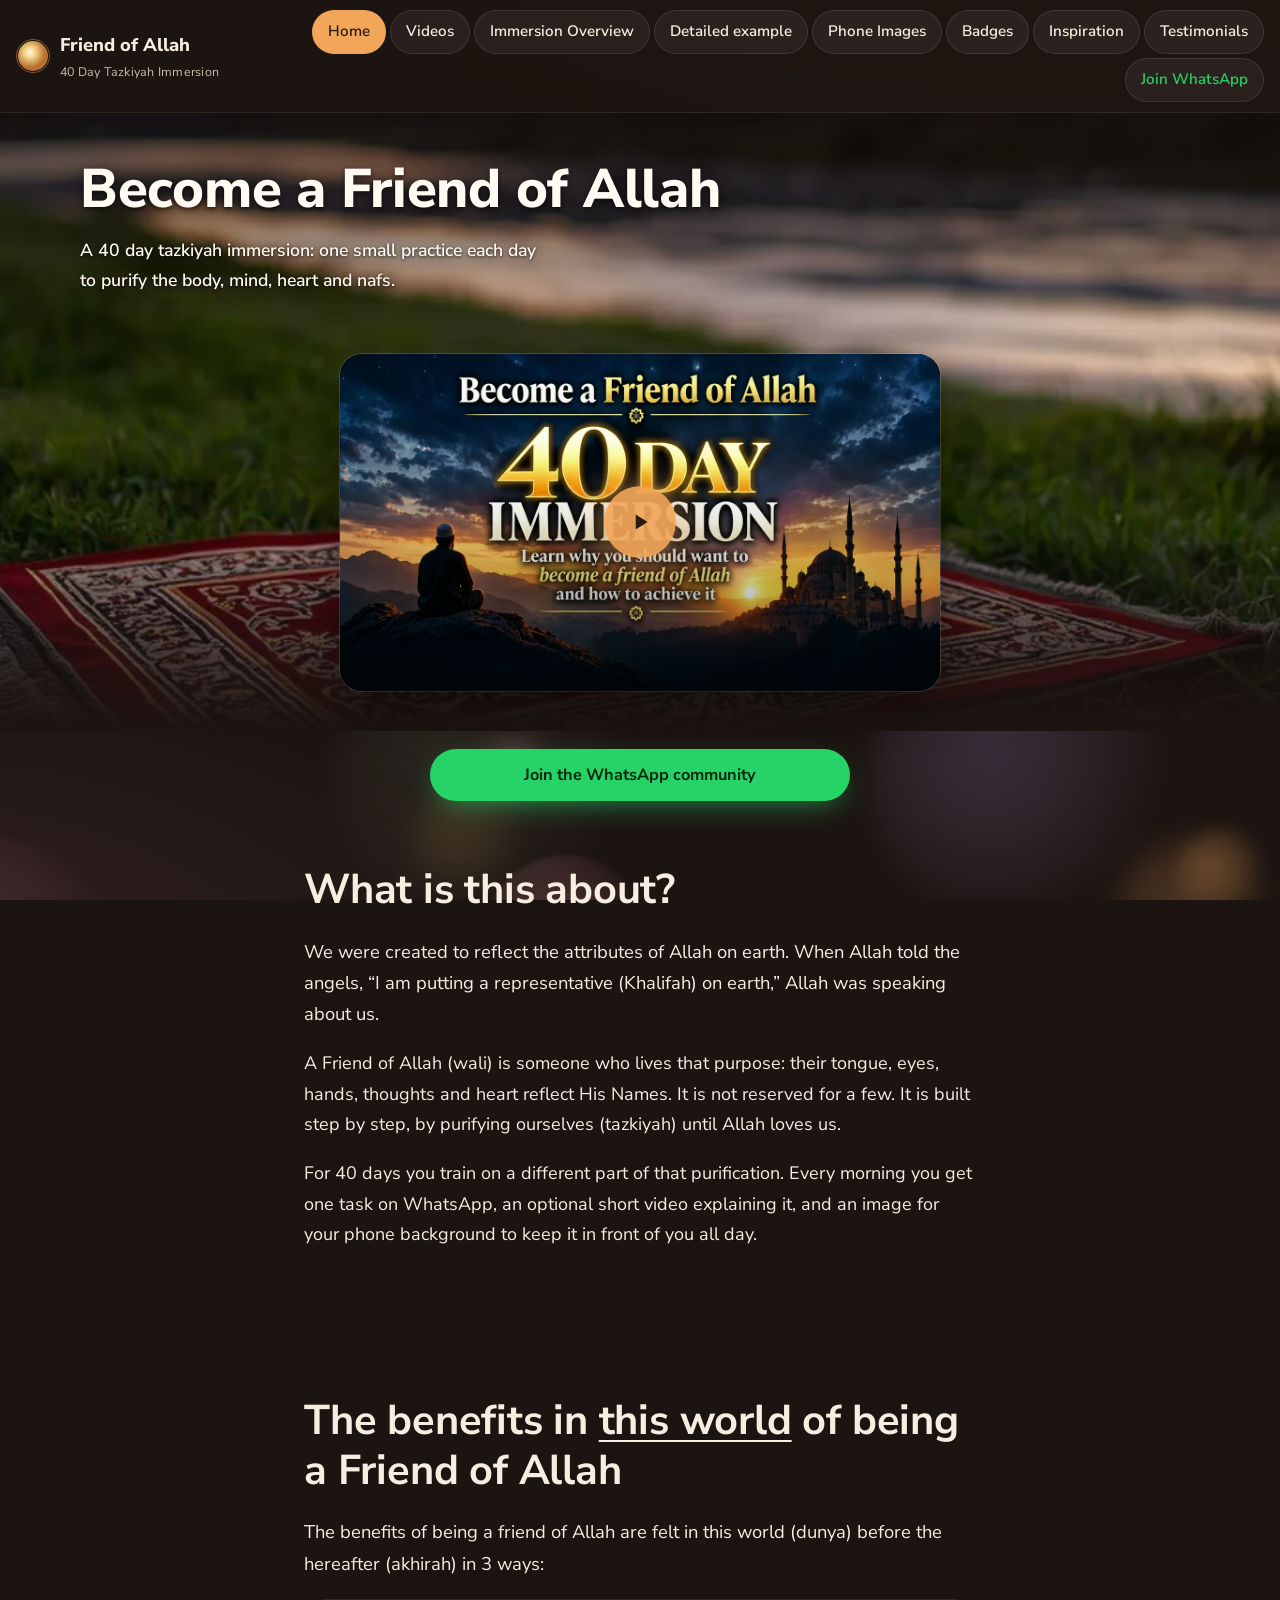
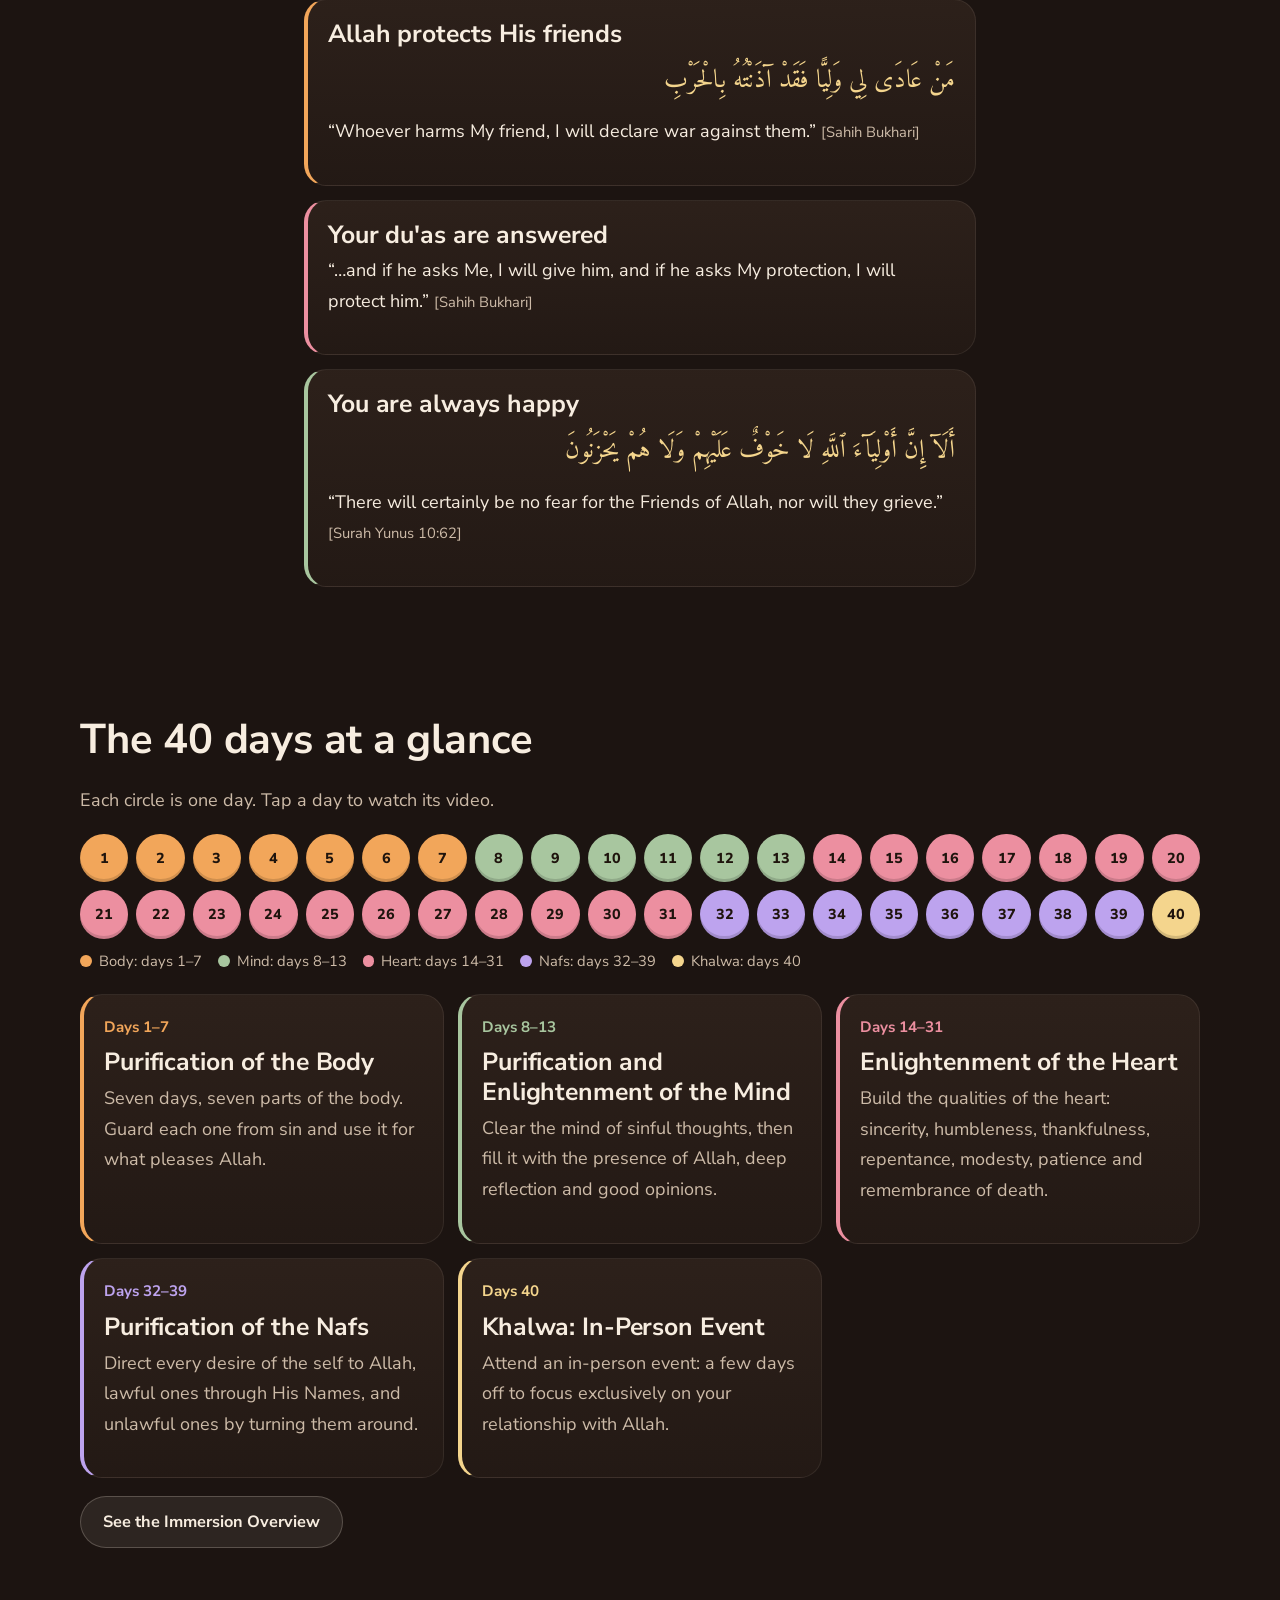
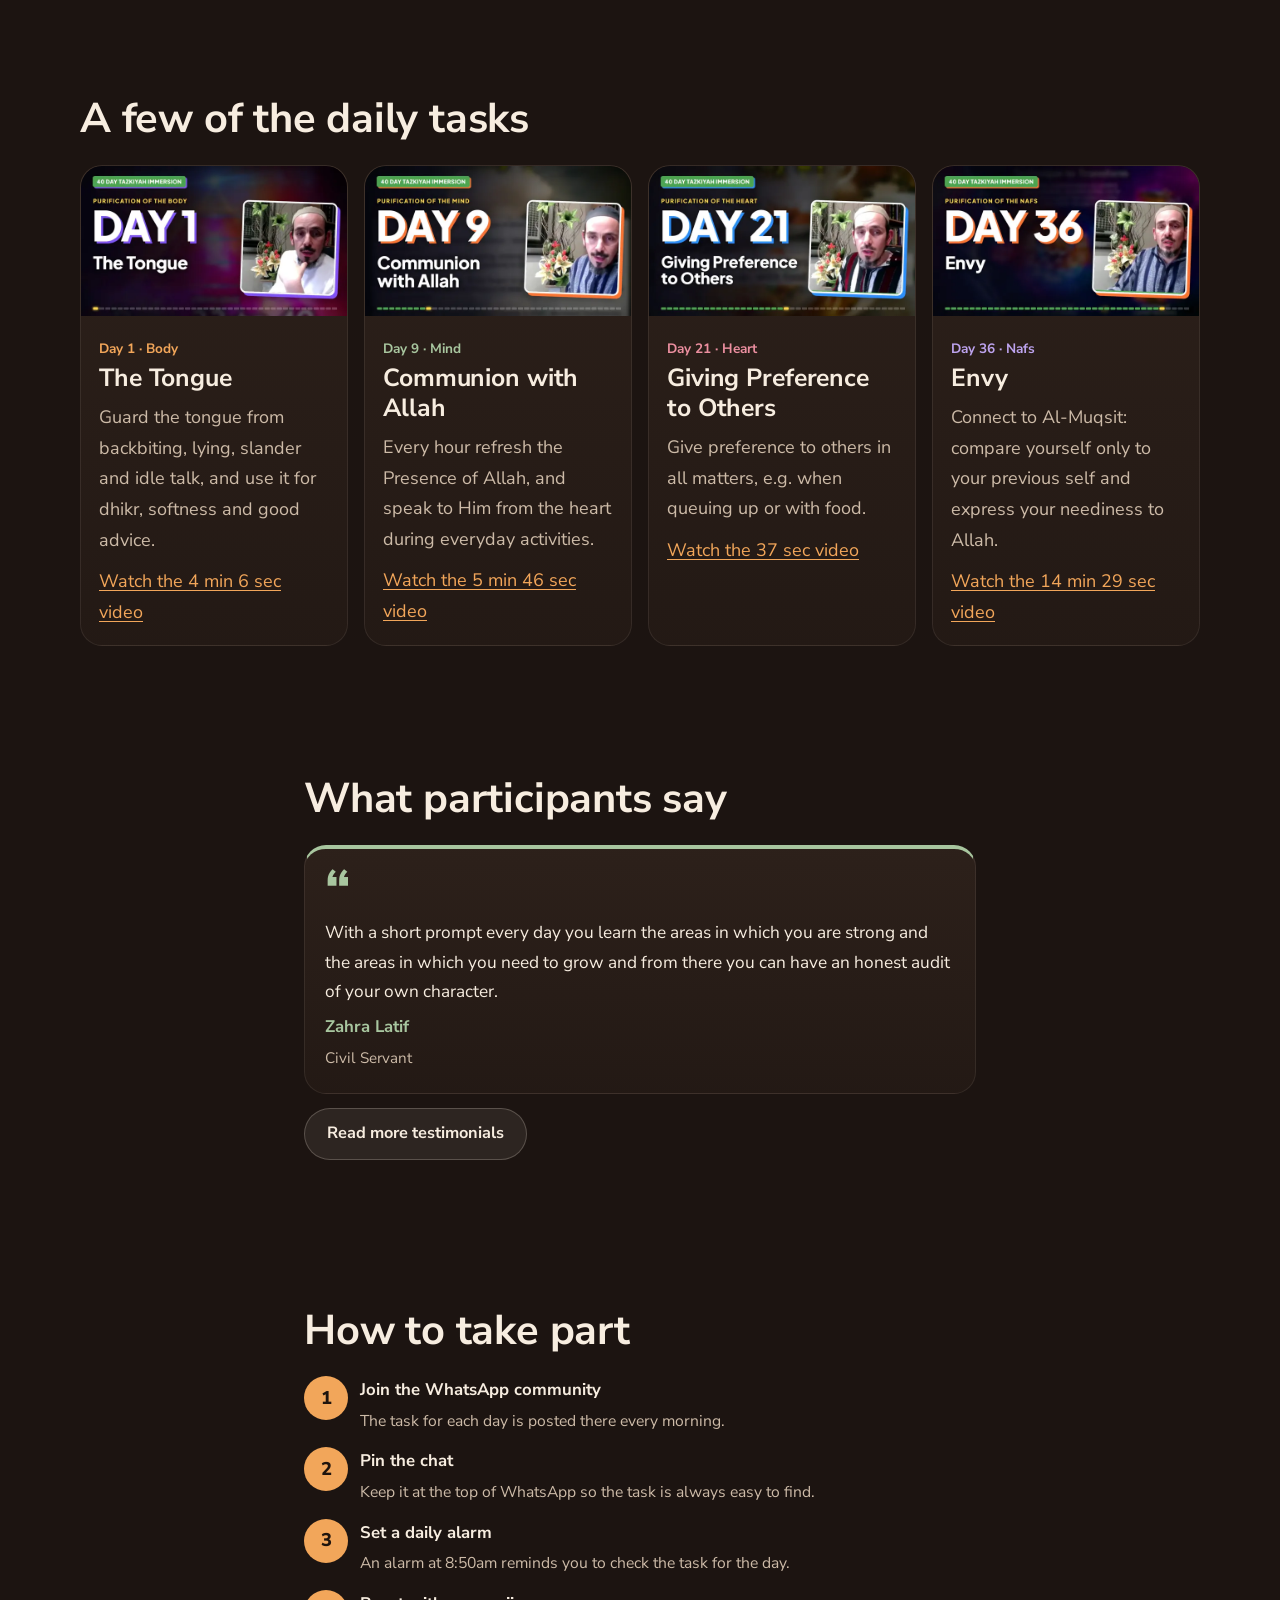
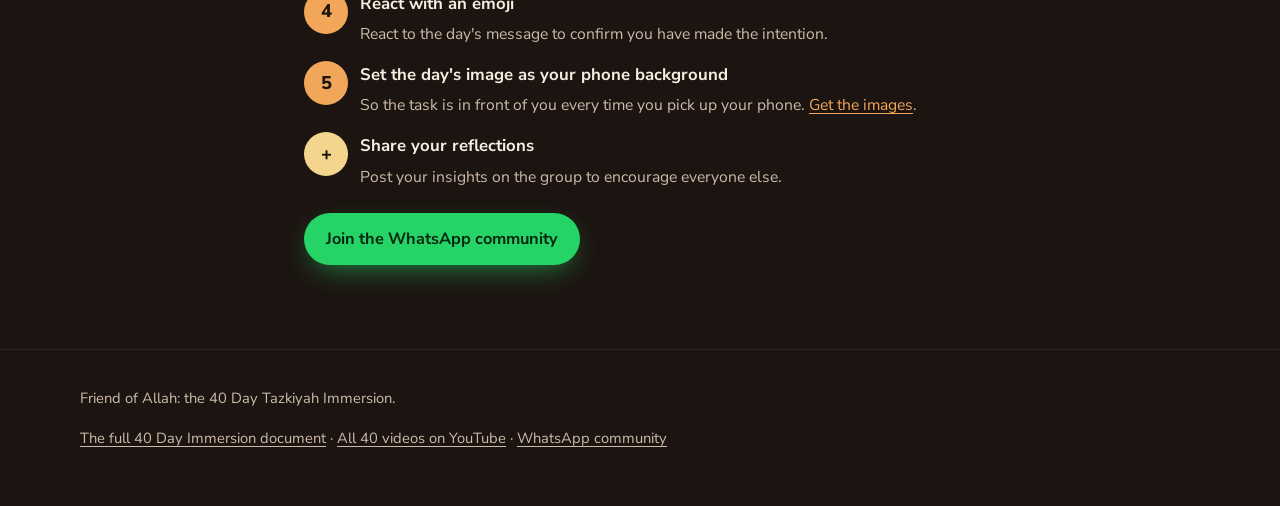
==== index.html @ fe19ccef "Update website" ====
<!doctype html>
<html lang="en">
<head>
<meta charset="utf-8">
<meta name="viewport" content="width=device-width, initial-scale=1, viewport-fit=cover">
<title>Friend of Allah: 40 Day Tazkiyah Immersion</title>
<meta name="description" content="Become a Friend of Allah in 40 days: one small tazkiyah practice a day for the body, mind, heart and nafs, with a short video for every day.">
<link rel="canonical" href="https://friendofallah.com">
<meta property="og:title" content="Friend of Allah: 40 Day Tazkiyah Immersion">
<meta property="og:description" content="Become a Friend of Allah in 40 days: one small tazkiyah practice a day for the body, mind, heart and nafs, with a short video for every day.">
<meta property="og:type" content="website">
<meta property="og:url" content="https://friendofallah.com">
<meta property="og:image" content="https://friendofallah.com/img/og.jpg">
<meta name="theme-color" content="#1c1411">
<link rel="icon" href="/img/icon.svg" type="image/svg+xml">
<link rel="preconnect" href="https://fonts.googleapis.com">
<link rel="preconnect" href="https://fonts.gstatic.com" crossorigin>
<link href="https://fonts.googleapis.com/css2?family=Amiri:wght@400;700&family=Nunito+Sans:wght@400;600;700;800&display=swap" rel="stylesheet">
<link rel="stylesheet" href="/css/site.css?v=657a13e4">
</head>
<body>
<a class="skip" href="#main">Skip to content</a>
<div class="bokeh" aria-hidden="true"><i style="--s:90px;--x:92%;--y:92%;--c:var(--ember);--o:0.27;--b:8px;--t:21s;--dx:1px;--dy:18px"></i><i style="--s:160px;--x:38%;--y:95%;--c:var(--rose);--o:0.24;--b:2px;--t:33s;--dx:-29px;--dy:27px"></i><i style="--s:160px;--x:87%;--y:93%;--c:var(--ember);--o:0.23;--b:14px;--t:26s;--dx:16px;--dy:21px"></i><i style="--s:90px;--x:3%;--y:35%;--c:var(--ember);--o:0.27;--b:2px;--t:18s;--dx:11px;--dy:4px"></i><i style="--s:60px;--x:38%;--y:82%;--c:var(--rose);--o:0.36;--b:14px;--t:18s;--dx:3px;--dy:-16px"></i><i style="--s:160px;--x:60%;--y:24%;--c:var(--gold);--o:0.36;--b:4px;--t:39s;--dx:-16px;--dy:18px"></i><i style="--s:160px;--x:-8%;--y:48%;--c:var(--violet);--o:0.37;--b:2px;--t:23s;--dx:10px;--dy:16px"></i><i style="--s:120px;--x:32%;--y:87%;--c:var(--ember);--o:0.15;--b:14px;--t:34s;--dx:23px;--dy:28px"></i><i style="--s:300px;--x:26%;--y:70%;--c:var(--sage);--o:0.10;--b:14px;--t:36s;--dx:24px;--dy:-28px"></i><i style="--s:160px;--x:92%;--y:46%;--c:var(--sage);--o:0.18;--b:4px;--t:29s;--dx:5px;--dy:26px"></i><i style="--s:300px;--x:84%;--y:42%;--c:var(--ember);--o:0.17;--b:14px;--t:39s;--dx:2px;--dy:-24px"></i><i style="--s:90px;--x:40%;--y:42%;--c:var(--sage);--o:0.26;--b:2px;--t:33s;--dx:-28px;--dy:-11px"></i><i style="--s:300px;--x:68%;--y:70%;--c:var(--violet);--o:0.18;--b:14px;--t:38s;--dx:-20px;--dy:-20px"></i><i style="--s:220px;--x:-9%;--y:93%;--c:var(--rose);--o:0.11;--b:4px;--t:30s;--dx:2px;--dy:-8px"></i></div>
<header class="site-head">
  <a class="brand" href="/"><svg width="34" height="34" viewBox="0 0 34 34" aria-hidden="true"><defs><radialGradient id="g" cx="40%" cy="38%"><stop offset="0" stop-color="#fff6e0"/><stop offset=".35" stop-color="#f4d58d"/><stop offset="1" stop-color="#b8712f"/></radialGradient></defs><circle cx="17" cy="17" r="15" fill="url(#g)"/><circle cx="17" cy="17" r="16.5" fill="none" stroke="#f2a65a" stroke-opacity=".45"/></svg><span><b>Friend of Allah</b><small>40 Day Tazkiyah Immersion</small></span></a>
  <div class="head-actions">
    <a class="videos-btn" href="/videos">Videos</a>
    <button class="menu-btn" type="button" aria-expanded="false" aria-controls="site-menu" aria-label="Open menu"><span></span><span></span><span></span></button>
  </div>
  <nav class="tabs" id="site-menu" aria-label="Sections"><a href="/" aria-current="page">Home</a><a href="/videos" class="videos-tab">Videos</a><a href="/journey">Immersion Overview</a><a href="/tongue">Detailed example</a><a href="/wallpapers">Phone Images</a><a href="/badges">Badges</a><a href="/inspiration">Inspiration</a><a href="/testimonials">Testimonials</a><a href="/join" class="wa-tab">Join WhatsApp</a></nav>
</header>
<main id="main">

<section class="hero">
  <picture class="hero-img"><source media="(min-width: 40rem)" srcset="/img/bg/prayer-mat-1600.webp" width="1600" height="912"><img src="/img/bg/prayer-mat-820.webp" alt="A prayer mat on the grass beside a river, with a mountain at sunset" width="820" height="912" fetchpriority="high"></picture>
  <div class="wrap">
    <h1>Become a Friend of&nbsp;Allah</h1>
    <p>A 40 day tazkiyah immersion: one small practice each day to purify the body, mind, heart and nafs.</p>
  </div>
  <div class="wrap hero-video" id="talk"><div class="yt" data-id="M7Y5klw_W6U" data-title="Become a Friend of Allah: 40 Day Immersion talk"><img src="/img/talk-poster.webp" alt="" width="640" height="360" loading="lazy"><button type="button" aria-label="Play video: Become a Friend of Allah: 40 Day Immersion talk"><span><svg width="26" height="26" viewBox="0 0 24 24" aria-hidden="true"><path d="M8 5v14l11-7z" fill="#2a1a0e"/></svg></span></button></div></div>
</section>
<div class="wrap hero-cta"><div class="btns"><a class="btn wa" href="https://chat.whatsapp.com/KP9KJjJTYYQGTF67vCUouw" rel="noopener">Join the WhatsApp community</a></div></div>

<section><div class="wrap narrow">
  <h2>What is this about?</h2>
  <p class="lead">We were created to reflect the attributes of Allah on earth. When Allah told the angels, “I am putting a representative (Khalifah) on earth,” Allah was speaking about us.</p>
  <p>A Friend of Allah (wali) is someone who lives that purpose: their tongue, eyes, hands, thoughts and heart reflect His Names. It is not reserved for a few. It is built step by step, by purifying ourselves (tazkiyah) until Allah loves us.</p>
  <p>For 40 days you train on a different part of that purification. Every morning you get one task on WhatsApp, an optional short video explaining it, and an image for your phone background to keep it in front of you all day.</p>
</div></section>

<section><div class="wrap narrow">
  <h2>The benefits in <u>this world</u> of being a Friend of Allah</h2>
  <p class="lead">The benefits of being a friend of Allah are felt in this world (dunya) before the hereafter (akhirah) in 3 ways:</p>
  <div class="stages" style="grid-template-columns:1fr">
    <article class="panel stage body-c"><h3>Allah protects His friends</h3><p class="arabic" lang="ar">مَنْ عَادَى لِي وَلِيًّا فَقَدْ آذَنْتُهُ بِالْحَرْبِ</p><p>“Whoever harms My friend, I will declare war against them.” <span class="ref">[Sahih Bukhari]</span></p></article>
    <article class="panel stage heart-c"><h3>Your du'as are answered</h3><p>“…and if he asks Me, I will give him, and if he asks My protection, I will protect him.” <span class="ref">[Sahih Bukhari]</span></p></article>
    <article class="panel stage mind-c"><h3>You are always happy</h3><p class="arabic" lang="ar">أَلَآ إِنَّ أَوْلِيَآءَ ٱللَّهِ لَا خَوْفٌ عَلَيْهِمْ وَلَا هُمْ يَحْزَنُونَ</p><p>“There will certainly be no fear for the Friends of Allah, nor will they grieve.” <span class="ref">[Surah Yunus 10:62]</span></p></article>
  </div>
</div></section>

<section><div class="wrap">
  <h2>The 40 days at a glance</h2>
  <p class="muted">Each circle is one day. Tap a day to watch its video.</p>
  <ol class="lights" aria-label="The 40 days"><li class="body-c"><a href="/videos#day-1" aria-label="Day 1: The Tongue">1</a></li><li class="body-c"><a href="/videos#day-2" aria-label="Day 2: The Ears">2</a></li><li class="body-c"><a href="/videos#day-3" aria-label="Day 3: The Eyes">3</a></li><li class="body-c"><a href="/videos#day-4" aria-label="Day 4: The Hands">4</a></li><li class="body-c"><a href="/videos#day-5" aria-label="Day 5: The Private Parts">5</a></li><li class="body-c"><a href="/videos#day-6" aria-label="Day 6: The Feet">6</a></li><li class="body-c"><a href="/videos#day-7" aria-label="Day 7: The Stomach">7</a></li><li class="mind-c"><a href="/videos#day-8" aria-label="Day 8: Negating Sinful Thoughts">8</a></li><li class="mind-c"><a href="/videos#day-9" aria-label="Day 9: Communion with Allah">9</a></li><li class="mind-c"><a href="/videos#day-10" aria-label="Day 10: Deep Thinking">10</a></li><li class="mind-c"><a href="/videos#day-11" aria-label="Day 11: Act on Good Thoughts">11</a></li><li class="mind-c"><a href="/videos#day-12" aria-label="Day 12: Good Opinions">12</a></li><li class="mind-c"><a href="/videos#day-13" aria-label="Day 13: Serving Without Expectation">13</a></li><li class="heart-c"><a href="/videos#day-14" aria-label="Day 14: Sincerity for the Akhirah">14</a></li><li class="heart-c"><a href="/videos#day-15" aria-label="Day 15: Meeting &amp; Parting for Allah">15</a></li><li class="heart-c"><a href="/videos#day-16" aria-label="Day 16: Worship Out of Love">16</a></li><li class="heart-c"><a href="/videos#day-17" aria-label="Day 17: Allah&#x27;s Majesty">17</a></li><li class="heart-c"><a href="/videos#day-18" aria-label="Day 18: Reflecting on Blessings">18</a></li><li class="heart-c"><a href="/videos#day-19" aria-label="Day 19: Serving Others">19</a></li><li class="heart-c"><a href="/videos#day-20" aria-label="Day 20: Attributing Goodness to Allah">20</a></li><li class="heart-c"><a href="/videos#day-21" aria-label="Day 21: Giving Preference to Others">21</a></li><li class="heart-c"><a href="/videos#day-22" aria-label="Day 22: Attributing Blessings to Allah">22</a></li><li class="heart-c"><a href="/videos#day-23" aria-label="Day 23: Recounting 10 Blessings">23</a></li><li class="heart-c"><a href="/videos#day-24" aria-label="Day 24: Thanking the Means">24</a></li><li class="heart-c"><a href="/videos#day-25" aria-label="Day 25: Thanking Allah for Allah">25</a></li><li class="heart-c"><a href="/videos#day-26" aria-label="Day 26: Praying for Those You Wronged">26</a></li><li class="heart-c"><a href="/videos#day-27" aria-label="Day 27: Forgiveness for Ingratitude">27</a></li><li class="heart-c"><a href="/videos#day-28" aria-label="Day 28: Modesty in Presence">28</a></li><li class="heart-c"><a href="/videos#day-29" aria-label="Day 29: Patience in Difficulty">29</a></li><li class="heart-c"><a href="/videos#day-30" aria-label="Day 30: Helping Others">30</a></li><li class="heart-c"><a href="/videos#day-31" aria-label="Day 31: Your Final Prayer">31</a></li><li class="nafs-c"><a href="/videos#day-32" aria-label="Day 32: Basic Desires">32</a></li><li class="nafs-c"><a href="/videos#day-33" aria-label="Day 33: Knowledge &amp; Development">33</a></li><li class="nafs-c"><a href="/videos#day-34" aria-label="Day 34: Acknowledgment &amp; Approval">34</a></li><li class="nafs-c"><a href="/videos#day-35" aria-label="Day 35: Control &amp; Power">35</a></li><li class="nafs-c"><a href="/videos#day-36" aria-label="Day 36: Envy">36</a></li><li class="nafs-c"><a href="/videos#day-37" aria-label="Day 37: Arrogance">37</a></li><li class="nafs-c"><a href="/videos#day-38" aria-label="Day 38: Pride">38</a></li><li class="nafs-c"><a href="/videos#day-39" aria-label="Day 39: Showing Off">39</a></li><li class="khalwa-c"><a href="/videos#day-40" aria-label="Day 40: Attend an in-person event (khalwa)">40</a></li></ol><ul class="legend"><li class="body-c">Body: days 1–7</li><li class="mind-c">Mind: days 8–13</li><li class="heart-c">Heart: days 14–31</li><li class="nafs-c">Nafs: days 32–39</li><li class="khalwa-c">Khalwa: days 40</li></ul>
  <div class="stages"><article class="panel stage body-c"><p class="days">Days 1–7</p><h3>Purification of the Body</h3><p class="muted">Seven days, seven parts of the body. Guard each one from sin and use it for what pleases Allah.</p></article><article class="panel stage mind-c"><p class="days">Days 8–13</p><h3>Purification and Enlightenment of the Mind</h3><p class="muted">Clear the mind of sinful thoughts, then fill it with the presence of Allah, deep reflection and good opinions.</p></article><article class="panel stage heart-c"><p class="days">Days 14–31</p><h3>Enlightenment of the Heart</h3><p class="muted">Build the qualities of the heart: sincerity, humbleness, thankfulness, repentance, modesty, patience and remembrance of death.</p></article><article class="panel stage nafs-c"><p class="days">Days 32–39</p><h3>Purification of the Nafs</h3><p class="muted">Direct every desire of the self to Allah, lawful ones through His Names, and unlawful ones by turning them around.</p></article><article class="panel stage khalwa-c"><p class="days">Days 40</p><h3>Khalwa: In-Person Event</h3><p class="muted">Attend an in-person event: a few days off to focus exclusively on your relationship with Allah.</p></article></div>
  <p style="margin-top:18px"><a class="btn ghost" href="/journey">See the Immersion Overview</a></p>
</div></section>

<section><div class="wrap">
  <h2>A few of the daily tasks</h2>
  <div class="samples"><article class="panel sample body-c"><a href="/videos#day-1"><img src="/img/thumbs/day-1.webp" alt="" width="640" height="360" loading="lazy"></a>
<div class="in"><span class="tag">Day 1 · Body</span><h3>The Tongue</h3><p>Guard the tongue from backbiting, lying, slander and idle talk, and use it for dhikr, softness and good advice.</p><a href="/videos#day-1">Watch the 4 min 6 sec video</a></div></article><article class="panel sample mind-c"><a href="/videos#day-9"><img src="/img/thumbs/day-9.webp" alt="" width="640" height="360" loading="lazy"></a>
<div class="in"><span class="tag">Day 9 · Mind</span><h3>Communion with Allah</h3><p>Every hour refresh the Presence of Allah, and speak to Him from the heart during everyday activities.</p><a href="/videos#day-9">Watch the 5 min 46 sec video</a></div></article><article class="panel sample heart-c"><a href="/videos#day-21"><img src="/img/thumbs/day-21.webp" alt="" width="640" height="360" loading="lazy"></a>
<div class="in"><span class="tag">Day 21 · Heart</span><h3>Giving Preference to Others</h3><p>Give preference to others in all matters, e.g. when queuing up or with food.</p><a href="/videos#day-21">Watch the 37 sec video</a></div></article><article class="panel sample nafs-c"><a href="/videos#day-36"><img src="/img/thumbs/day-36.webp" alt="" width="640" height="360" loading="lazy"></a>
<div class="in"><span class="tag">Day 36 · Nafs</span><h3>Envy</h3><p>Connect to Al-Muqsit: compare yourself only to your previous self and express your neediness to Allah.</p><a href="/videos#day-36">Watch the 14 min 29 sec video</a></div></article></div>
</div></section>

<section><div class="wrap narrow">
  <h2>What participants say</h2>
  <figure class="panel quote mind-c"><blockquote><p>With a short prompt every day you learn the areas in which you are strong and the areas in which you need to grow and from there you can have an honest audit of your own character.</p></blockquote><figcaption><b>Zahra Latif</b><span>Civil Servant</span></figcaption></figure>
  <p style="margin-top:14px"><a class="btn ghost" href="/testimonials">Read more testimonials</a></p>
</div></section>

<section><div class="wrap narrow">
  <h2>How to take part</h2>
  <ol class="steps">
    <li><div><b>Join the WhatsApp community</b><span>The task for each day is posted there every morning.</span></div></li>
    <li><div><b>Pin the chat</b><span>Keep it at the top of WhatsApp so the task is always easy to find.</span></div></li>
    <li><div><b>Set a daily alarm</b><span>An alarm at 8:50am reminds you to check the task for the day.</span></div></li>
    <li><div><b>React with an emoji</b><span>React to the day's message to confirm you have made the intention.</span></div></li>
    <li><div><b>Set the day's image as your phone background</b><span>So the task is in front of you every time you pick up your phone. <a href="/wallpapers">Get the images</a>.</span></div></li>
    <li class="bonus"><div><b>Share your reflections</b><span>Post your insights on the group to encourage everyone else.</span></div></li>
  </ol>
  <div class="btns"><a class="btn wa" href="https://chat.whatsapp.com/KP9KJjJTYYQGTF67vCUouw" rel="noopener">Join the WhatsApp community</a></div>
</div></section>

</main>
<footer class="site-foot"><div class="wrap">
  <p>Friend of Allah: the 40 Day Tazkiyah Immersion.</p>
  <p><a href="/downloads/40-Day-Immersion.pdf">The full 40 Day Immersion document</a> · <a href="https://www.youtube.com/playlist?list=PLGFzjWrMECoU">All 40 videos on YouTube</a> · <a href="https://chat.whatsapp.com/KP9KJjJTYYQGTF67vCUouw">WhatsApp community</a></p>
</div></footer>
<div class="join-bar"><a class="btn wa" href="https://chat.whatsapp.com/KP9KJjJTYYQGTF67vCUouw" rel="noopener">Join the WhatsApp community</a></div>
<script src="/js/site.js?v=bbf34fd4" defer></script>
</body>
</html>
---- css/site.css ----
/* Friend of Allah — 40 Day Tazkiyah Immersion
   Mobile-first. Base styles are the phone layout; min-width queries enhance upward. */

:root {
  --dusk: #1c1411;        /* night bark: page background */
  --dusk-2: #271c17;      /* raised surfaces */
  --dusk-3: #34261f;      /* borders, dividers */
  --parchment: #f7ede0;   /* main text */
  --mist: #cdbba8;        /* secondary text (5.9:1 on dusk) */
  --ember: #f2a65a;       /* Body / primary glow */
  --sage: #a8c69f;        /* Mind */
  --rose: #ec8fa0;        /* Heart */
  --violet: #bda3ee;      /* Nafs */
  --gold: #f4d58d;        /* Khalwa */
  --wa: #25d366;          /* WhatsApp */
  --radius-lg: 22px;
  --radius-sm: 12px;
  --gutter: max(16px, env(safe-area-inset-left));
  --font-display: "Nunito Sans", "Segoe UI", system-ui, sans-serif;
  --font-body: "Nunito Sans", "Segoe UI", system-ui, sans-serif;
  --font-arabic: "Amiri", "Traditional Arabic", serif;
  color-scheme: dark;
}

*, *::before, *::after { box-sizing: border-box; }
html { -webkit-text-size-adjust: 100%; scroll-behavior: smooth; }
body {
  margin: 0;
  background: var(--dusk);
  color: var(--parchment);
  font: 400 1.125rem/1.7 var(--font-body);
  min-height: 100dvh;
  overflow-x: hidden;
}
img { max-width: 100%; height: auto; display: block; }
a { color: var(--ember); text-underline-offset: 3px; }
a:hover { color: var(--gold); }
:focus-visible { outline: 3px solid var(--gold); outline-offset: 3px; border-radius: 6px; }
.skip { position: absolute; left: -999px; top: 8px; background: var(--gold); color: var(--dusk); padding: 10px 14px; border-radius: 8px; z-index: 100; }
.skip:focus { left: 8px; }

/* ---------- Bokeh field: soft orbs of light behind every page ---------- */
.bokeh {
  position: fixed; inset: 0; z-index: -1; pointer-events: none; overflow: hidden;
  background:
    radial-gradient(120% 70% at 80% -10%, rgba(242,166,90,.18), transparent 60%),
    radial-gradient(90% 60% at -10% 110%, rgba(236,143,160,.12), transparent 60%),
    var(--dusk);
}
.bokeh i {
  position: absolute; border-radius: 50%;
  background: radial-gradient(circle at 40% 40%, var(--c) 0%, color-mix(in srgb, var(--c) 45%, transparent) 45%, transparent 70%);
  filter: blur(var(--b, 6px)); opacity: var(--o, .35);
  width: var(--s); height: var(--s); left: var(--x); top: var(--y);
}
@media (prefers-reduced-motion: no-preference) {
  .bokeh i { animation: drift var(--t, 26s) ease-in-out infinite alternate; }
}
@keyframes drift { to { transform: translate3d(var(--dx, 12px), var(--dy, -18px), 0); } }

/* ---------- Header + menu ---------- */
/* Phone: logo, a separate Videos button and a three-line menu button; the menu drops down as a list.
   64rem+: the menu becomes a row of tabs and the two buttons are hidden. */
.site-head {
  position: sticky; top: 0; z-index: 20;
  display: flex; flex-wrap: wrap; align-items: center; justify-content: space-between;
  background: rgba(28,20,17,.9);
  backdrop-filter: blur(14px) saturate(1.2); -webkit-backdrop-filter: blur(14px) saturate(1.2);
  border-bottom: 1px solid rgba(247,237,224,.08);
  padding-top: env(safe-area-inset-top);
}
.brand {
  display: flex; align-items: center; gap: 10px; flex: 1 1 0; min-width: 0;
  padding: 10px 8px 10px var(--gutter); text-decoration: none; color: var(--parchment);
}
.brand svg { flex: none; }
.brand > span { min-width: 0; }
.brand b { font: 800 1.15rem/1.1 var(--font-display); }
.brand small { display: block; font-size: .78rem; color: var(--mist); letter-spacing: .02em; white-space: nowrap; overflow: hidden; text-overflow: ellipsis; }
.head-actions { flex: none; display: flex; align-items: center; gap: 8px; padding-right: var(--gutter); }
.videos-btn {
  min-height: 44px; display: inline-flex; align-items: center; padding: 0 16px; border-radius: 999px;
  background: var(--ember); color: #2a1a0e; font-weight: 800; font-size: .95rem; text-decoration: none;
}
.videos-btn[aria-current="page"] { box-shadow: 0 0 0 2px var(--parchment); }
.menu-btn {
  width: 48px; height: 44px; display: inline-flex; flex-direction: column; align-items: center; justify-content: center; gap: 5px;
  border-radius: 12px; border: 1px solid rgba(247,237,224,.18); background: rgba(247,237,224,.06); color: var(--parchment); cursor: pointer;
}
.menu-btn span { display: block; width: 22px; height: 2.5px; border-radius: 2px; background: currentColor; transition: transform .2s, opacity .2s; }
.menu-btn[aria-expanded="true"] span:nth-child(1) { transform: translateY(7.5px) rotate(45deg); }
.menu-btn[aria-expanded="true"] span:nth-child(2) { opacity: 0; }
.menu-btn[aria-expanded="true"] span:nth-child(3) { transform: translateY(-7.5px) rotate(-45deg); }
.tabs { display: none; flex-basis: 100%; flex-direction: column; gap: 6px; padding: 4px var(--gutter) 14px; }
.site-head.open .tabs { display: flex; }
.tabs .videos-tab { display: none; }
.tabs a {
  min-height: 48px; display: flex; align-items: center;
  padding: 0 18px; border-radius: 14px;
  color: var(--parchment); text-decoration: none; font-weight: 700; font-size: 1.05rem;
  background: rgba(247,237,224,.06); border: 1px solid rgba(247,237,224,.1);
}
.tabs a[aria-current="page"] { background: var(--ember); color: #2a1a0e; border-color: transparent; }
.tabs a.wa-tab { color: var(--wa); }
.tabs a.wa-tab[aria-current="page"] { background: var(--wa); color: #06270f; }
@media (prefers-reduced-motion: reduce) { .menu-btn span { transition: none; } }

/* ---------- Layout ---------- */
main { display: block; }
.wrap { width: 100%; max-width: 72rem; margin: 0 auto; padding: 0 var(--gutter); }
.narrow { max-width: 44rem; }
section { padding: 44px 0; }
h1, h2, h3 { font-family: var(--font-display); font-weight: 700; line-height: 1.2; margin: 0 0 .5em; letter-spacing: -.005em; }
h1 { font-size: clamp(2.3rem, 1.6rem + 3.6vw, 4.2rem); }
h2 { font-size: clamp(1.75rem, 1.35rem + 2vw, 2.6rem); }
h3 { font-size: clamp(1.25rem, 1.1rem + .7vw, 1.55rem); }
p { margin: 0 0 1em; max-width: 68ch; }
.lead { font-size: 1.15rem; color: var(--parchment); }
.muted { color: var(--mist); }
.arabic { font-family: var(--font-arabic); direction: rtl; font-size: 1.6rem; line-height: 2; color: var(--gold); margin: 0 0 .4em; }
.ref { color: var(--mist); font-size: .92rem; }

/* ---------- Hero ---------- */
/* Title in the sky at the top (dark scrim behind it for legibility); the prayer mat stays visible;
   the bottom fades into the page colour so the photo melts into the rest of the site. */
.hero { position: relative; isolation: isolate; padding: 0; display: flex; flex-direction: column; align-items: stretch; }
.hero-img { position: absolute; inset: 0; z-index: -2; display: block; }
.hero-img img { width: 100%; height: 100%; object-fit: cover; object-position: 50% 78%; }
.hero::after {
  content: ""; position: absolute; inset: 0; z-index: -1;
  background:
    linear-gradient(180deg, rgba(20,14,12,.66) 0%, rgba(20,14,12,.38) 24%, rgba(20,14,12,0) 44%),
    linear-gradient(0deg, var(--dusk) 0%, rgba(28,20,17,.6) 14%, rgba(28,20,17,0) 34%);
}
.hero .wrap { width: 100%; padding-top: 34px; padding-bottom: 14px; }
.hero h1 { font-size: clamp(2.1rem, 1.5rem + 2.6vw, 3.4rem); font-weight: 800; color: #fffaf2; margin-bottom: .25em; text-shadow: 0 2px 4px rgba(0,0,0,.55), 0 4px 28px rgba(0,0,0,.6); }
.hero p { font-size: 1.1rem; font-weight: 600; color: #fffaf2; max-width: 34ch; margin-bottom: 0; text-shadow: 0 1px 3px rgba(0,0,0,.7), 0 2px 16px rgba(0,0,0,.6); }
/* the introduction video sits over the prayer mat at the bottom of the photo */
.hero-video { width: 100%; }
.hero .hero-video { padding-top: 4px; padding-bottom: 18px; }
.hero-video .yt { max-width: 600px; margin: 0 auto; box-shadow: 0 18px 50px -12px rgba(0,0,0,.75), 0 0 0 1px rgba(255,250,242,.18); }
.hero-cta { position: relative; z-index: 2; padding-top: 18px; }
.hero-cta .btns { margin-top: 0; align-items: center; justify-content: center; }
.hero-cta .btn { width: min(100%, 420px); }

.page-hero { padding: 36px 0 12px; }
.page-hero p { color: var(--mist); font-size: 1.08rem; }

/* ---------- Buttons ---------- */
.btns { display: flex; flex-direction: column; gap: 10px; margin-top: 22px; }
.btn {
  display: inline-flex; align-items: center; justify-content: center; gap: 10px;
  min-height: 52px; padding: 0 22px; border-radius: 999px;
  font: 700 1.02rem/1 var(--font-body); text-decoration: none; cursor: pointer; border: 0;
  background: var(--ember); color: #2a1a0e;
  box-shadow: 0 0 0 0 rgba(242,166,90,.0), 0 10px 30px -10px rgba(242,166,90,.7);
}
.btn:hover { background: var(--gold); color: #2a1a0e; }
.btn.ghost { background: rgba(247,237,224,.08); color: var(--parchment); border: 1px solid rgba(247,237,224,.22); box-shadow: none; }
.btn.ghost:hover { background: rgba(247,237,224,.14); color: var(--parchment); }
.btn.wa { background: var(--wa); color: #06270f; box-shadow: 0 10px 30px -10px rgba(37,211,102,.7); }
.btn.wa:hover { background: #4be083; color: #06270f; }
.btn.white { background: #fff; color: #1c1411; border: 2px solid #fff; font-weight: 800; box-shadow: 0 10px 28px -12px rgba(255,255,255,.55); }
.btn.white:hover { background: var(--gold); border-color: var(--gold); color: #1c1411; }
.btn.kids { background: #9b6bff; color: #fff; font-weight: 800; box-shadow: 0 10px 28px -12px rgba(155,107,255,.8); }
.btn.kids:hover { background: #b390ff; color: #fff; }

/* ---------- The 40 lights ---------- */
.lights { display: grid; grid-template-columns: repeat(8, 1fr); gap: 8px; margin: 18px 0 10px; list-style: none; padding: 0; }
.lights li a, .lights li span {
  aspect-ratio: 1; display: grid; place-items: center; border-radius: 50%;
  font: 800 .9rem/1 var(--font-body); color: #1f140d; text-decoration: none;
  background: var(--c);
  box-shadow: inset 0 -3px 0 rgba(0,0,0,.14);
  min-width: 34px;
}
.lights li a:hover { transform: scale(1.08); }
.legend { display: flex; flex-wrap: wrap; gap: 8px 16px; list-style: none; padding: 0; margin: 6px 0 0; font-size: .92rem; color: var(--mist); }
.legend li::before { content: ""; display: inline-block; width: .8em; height: .8em; border-radius: 50%; background: var(--c); margin-right: 7px; vertical-align: -.05em; }

.body-c { --c: var(--ember); } .mind-c { --c: var(--sage); } .heart-c { --c: var(--rose); } .nafs-c { --c: var(--violet); } .khalwa-c { --c: var(--gold); }

/* ---------- Cards / panels ---------- */
.panel {
  background: linear-gradient(180deg, rgba(52,38,31,.72), rgba(39,28,23,.72));
  border: 1px solid rgba(247,237,224,.08);
  border-radius: var(--radius-lg); padding: 20px;
}
.stages { display: grid; gap: 14px; margin-top: 20px; }
.stage { border-left: 4px solid var(--c); }
.stage h3 { margin-bottom: .2em; }
.stage .days { color: var(--c); font-weight: 700; font-size: .95rem; margin: 0 0 .5em; }

.steps { counter-reset: s; list-style: none; padding: 0; margin: 18px 0 0; display: grid; gap: 12px; }
.steps li { counter-increment: s; display: grid; grid-template-columns: 44px 1fr; gap: 12px; align-items: start; }
.steps li::before {
  content: counter(s); width: 44px; height: 44px; border-radius: 50%; display: grid; place-items: center;
  font: 800 1.15rem/1 var(--font-display); color: #1f140d; background: var(--ember);
}
.steps li.bonus::before { content: "+"; background: var(--gold); }
.steps b { display: block; font-size: 1.05rem; }
.steps span { color: var(--mist); font-size: .98rem; }

/* sample tasks */
.samples { display: grid; gap: 16px; margin-top: 20px; }
.sample { overflow: hidden; padding: 0; }
.sample img { aspect-ratio: 16/9; object-fit: cover; width: 100%; }
.sample .in { padding: 16px 18px 18px; }
.sample .tag { display: inline-block; font-weight: 700; font-size: .85rem; color: var(--c); margin-bottom: 4px; }
.sample h3 { margin-bottom: .35em; }
.sample p { color: var(--mist); margin-bottom: .6em; }

/* ---------- Video embeds (click to load) ---------- */
.yt { position: relative; aspect-ratio: 16/9; border-radius: var(--radius-lg); overflow: hidden; background: #000; }
.yt img { width: 100%; height: 100%; object-fit: cover; }
.yt button {
  position: absolute; inset: 0; border: 0; cursor: pointer; background: linear-gradient(180deg, transparent 40%, rgba(0,0,0,.45));
  display: grid; place-items: center; color: #fff;
}
.yt button span {
  width: 72px; height: 72px; border-radius: 50%; display: grid; place-items: center;
  background: rgba(242,166,90,.92); box-shadow: 0 0 40px rgba(242,166,90,.7);
}
.yt iframe { position: absolute; inset: 0; width: 100%; height: 100%; border: 0; }

.day-list { display: grid; gap: 18px; margin-top: 14px; }
.day-list.stack { grid-template-columns: 1fr; gap: 26px; }   /* one video per row (hidden Sessions page) */
.day-card { padding: 0; overflow: hidden; scroll-margin-top: 130px; }
.day-card .yt { border-radius: 0; }
.day-card .in { padding: 14px 16px 16px; }
.day-card .meta { display: flex; justify-content: space-between; gap: 10px; font-size: .9rem; color: var(--mist); margin-bottom: 2px; }
.day-card .meta b { color: var(--c); }
.day-card h3 { margin: 0 0 .3em; }
.day-card p { color: var(--mist); font-size: .98rem; margin: 0; }
.stage-head { margin-top: 34px; padding-top: 6px; }
.stage-head .days { color: var(--c); font-weight: 700; }

/* ---------- Details / accordions ---------- */
details.more { margin-top: 12px; border-radius: var(--radius-sm); background: rgba(28,20,17,.55); border: 1px solid rgba(247,237,224,.1); }
details.more summary {
  list-style: none; cursor: pointer; min-height: 48px; display: flex; align-items: center; justify-content: space-between; gap: 10px;
  padding: 10px 16px; font-weight: 700; color: var(--c, var(--ember));
}
details.more summary::-webkit-details-marker { display: none; }
details.more summary::after { content: "+"; font: 400 1.6rem/1 var(--font-display); transition: transform .2s; }
details.more[open] summary::after { transform: rotate(45deg); }
details.more .body { padding: 0 16px 16px; }
details.more .body p, details.more .body li { color: var(--mist); font-size: .98rem; }
.levels { list-style: none; padding: 0; margin: 0; display: grid; gap: 12px; }
.levels li { padding: 12px 14px; border-radius: 10px; background: rgba(247,237,224,.04); }
.levels li b { color: var(--parchment); display: block; margin-bottom: 2px; }
.levels li .lv { font-size: .8rem; font-weight: 700; color: var(--c, var(--ember)); }
.levels li.today { outline: 2px solid var(--c, var(--ember)); background: rgba(247,237,224,.08); }
.names { font-family: var(--font-arabic); color: var(--gold); }

.day-row { display: grid; grid-template-columns: 52px 1fr; gap: 12px; padding: 12px 0; border-top: 1px solid rgba(247,237,224,.08); }
.day-row:first-of-type { border-top: 0; }
.day-row .n { width: 44px; height: 44px; border-radius: 50%; display: grid; place-items: center; font-weight: 700; color: #22160f;
  background: var(--c); }
.day-row b { display: block; }
.day-row span { color: var(--mist); font-size: .97rem; }
.day-row a { font-size: .92rem; font-weight: 600; }

/* ---------- Tongue worked example ---------- */
.flow { display: grid; gap: 10px; margin: 18px 0 0; padding: 0; list-style: none; counter-reset: f; }
.flow li { counter-increment: f; position: relative; padding: 16px 16px 16px 64px; border-radius: var(--radius-sm); background: rgba(247,237,224,.05); border: 1px solid rgba(247,237,224,.08); }
.flow li::before { content: counter(f); position: absolute; left: 14px; top: 14px; width: 36px; height: 36px; border-radius: 50%; display: grid; place-items: center; font: 800 1.05rem/1 var(--font-display); color: #1f140d; background: var(--ember); }
.flow li b { display: block; color: var(--parchment); }
.flow li span { color: var(--mist); }
.flow .name-ar { font-family: var(--font-arabic); font-size: 1.5rem; color: var(--gold); }
.sin-list { display: grid; gap: 12px; margin-top: 16px; }
.sin { padding: 0; overflow: hidden; }
.sin summary { list-style: none; cursor: pointer; padding: 14px 16px; display: grid; grid-template-columns: 1fr auto; gap: 4px 12px; align-items: center; min-height: 64px; }
.sin summary::-webkit-details-marker { display: none; }
.sin .s-name { font-weight: 700; }
.sin .s-num { color: var(--mist); font-size: .85rem; }
.sin .s-ar { font-family: var(--font-arabic); font-size: 1.45rem; color: var(--gold); grid-row: span 2; align-self: center; text-align: right; }
.sin .s-en { color: var(--ember); font-size: .95rem; }
.sin .inside { padding: 0 16px 16px; display: grid; gap: 10px; }
.sin .inside div { padding: 12px 14px; border-radius: 10px; background: rgba(247,237,224,.04); }
.sin .inside h4 { margin: 0 0 4px; font: 700 .82rem/1.2 var(--font-body); color: var(--mist); letter-spacing: .02em; }
.sin .inside p { margin: 0; }
.sin[open] { border-color: rgba(242,166,90,.35); }
blockquote { margin: 0; padding: 14px 16px; border-left: 3px solid var(--ember); background: rgba(247,237,224,.04); border-radius: 0 10px 10px 0; }
blockquote p { margin-bottom: .4em; }

/* ---------- Wallpapers ---------- */
.walls { display: grid; grid-template-columns: repeat(2, 1fr); gap: 12px; margin-top: 16px; }
.wall { margin: 0; }
.wall a.img { display: block; border-radius: 14px; overflow: hidden; aspect-ratio: 9/16; background: var(--dusk-2); box-shadow: 0 14px 30px -18px #000; }
.wall a.img img { width: 100%; height: 100%; object-fit: cover; }
.wall figcaption { display: flex; justify-content: space-between; align-items: center; gap: 6px; padding: 6px 2px 0; font-size: .9rem; color: var(--mist); }
.wall figcaption a { min-height: 44px; display: inline-flex; align-items: center; font-weight: 700; font-size: .9rem; }
.how-to { margin-top: 12px; }

/* ---------- Join ---------- */
.join-card { text-align: center; padding: 28px 20px; }
.join-card .qr { width: 220px; max-width: 70%; margin: 18px auto 6px; border-radius: 16px; background: #fff8ee; padding: 10px; }
.check { list-style: none; padding: 0; margin: 16px auto 0; max-width: 34rem; text-align: left; display: grid; gap: 8px; }
.check li { padding-left: 30px; position: relative; color: var(--mist); }
.check li::before { content: ""; position: absolute; left: 4px; top: .45em; width: 12px; height: 12px; border-radius: 50%; background: var(--wa); box-shadow: 0 0 12px var(--wa); }

/* ---------- Footer ---------- */
.site-foot { padding: 36px 0 calc(90px + env(safe-area-inset-bottom)); color: var(--mist); font-size: .92rem; border-top: 1px solid rgba(247,237,224,.08); margin-top: 20px; }
.site-foot a { color: var(--mist); }

/* sticky join bar on phones */
.join-bar { position: fixed; left: 0; right: 0; bottom: 0; z-index: 30; padding: 10px var(--gutter) calc(10px + env(safe-area-inset-bottom)); background: linear-gradient(180deg, transparent, rgba(28,20,17,.95) 35%); }
.join-bar .btn { width: 100%; }

/* ---------- Enhance upward ---------- */
@media (min-width: 40rem) {
  .btns { flex-direction: row; flex-wrap: wrap; }
  .lights { grid-template-columns: repeat(10, 1fr); }
  .walls { grid-template-columns: repeat(3, 1fr); }
  .samples { grid-template-columns: 1fr 1fr; }
}
@media (min-width: 48rem) {
  section { padding: 64px 0; }
  .stages { grid-template-columns: 1fr 1fr; }
  .day-list { grid-template-columns: 1fr 1fr; }
  .walls { grid-template-columns: repeat(4, 1fr); }
  .sin .inside { grid-template-columns: 1fr 1fr; }
  .sin .inside div.wide { grid-column: 1 / -1; }
}
@media (min-width: 64rem) {
  .head-actions { display: none; }
  .tabs, .site-head.open .tabs { display: flex; flex-direction: row; flex-basis: auto; flex-wrap: wrap; justify-content: flex-end; padding: 10px var(--gutter); }
  .tabs .videos-tab { display: flex; }
  .tabs a { min-height: 44px; border-radius: 999px; padding: 0 16px; font-size: .95rem; font-weight: 600; }
  .hero .hero-video { padding-top: 8px; padding-bottom: 40px; }
  .hero .wrap { padding-top: 44px; }
  .hero-cta .btns { flex-direction: row; }
  .hero p { max-width: 42ch; }
  .stages { grid-template-columns: repeat(3, 1fr); }
  .day-list { grid-template-columns: repeat(3, 1fr); }
  .samples { grid-template-columns: repeat(4, 1fr); }
  .walls { grid-template-columns: repeat(6, 1fr); }
  .lights { grid-template-columns: repeat(20, 1fr); }
  .join-bar { display: none; }
  .site-foot { padding-bottom: 40px; }
  .two { display: grid; grid-template-columns: 1.1fr 1fr; gap: 40px; align-items: center; }
}
@media (hover: hover) {
  .btn, .lights li a { transition: transform .15s ease, background .15s ease; }
  .btn:hover { transform: translateY(-1px); }
}

.join-bar { transition: transform .25s ease, opacity .25s ease; }
.join-bar.hide { transform: translateY(110%); opacity: 0; pointer-events: none; }
@media (prefers-reduced-motion: reduce) { .join-bar { transition: none; } }

/* ---------- Testimonials ---------- */
.quotes { display: grid; gap: 18px; margin-bottom: 8px; }
.quote { margin: 0; border-top: 4px solid var(--c); }
.quote blockquote { border: 0; background: none; padding: 0; position: relative; }
.quote blockquote::before { content: "“"; display: block; font: 800 3.4rem/0.8 var(--font-display); color: var(--c); margin-bottom: 6px; }
.quote blockquote p { color: var(--parchment); font-size: 1.08rem; }
.quote figcaption { margin-top: 6px; }
.quote figcaption b { display: block; color: var(--c); font-size: 1.05rem; }
.quote figcaption span { color: var(--mist); font-size: .95rem; }

/* Qur'an / hadith Arabic above the English evidence on the Detailed example page */
.arabic.quran { font-size: 1.45rem; line-height: 2.1; text-align: right; margin: 0 0 .5em; }

/* Video testimonial: centred card with a portrait phone video, capped so it never fills a whole phone screen */
.vquote { width: 100%; max-width: 560px; margin-inline: auto; text-align: center; }
.vquote video { display: block; width: 100%; max-width: 340px; max-height: 70svh; aspect-ratio: 9 / 16; object-fit: cover; margin: 0 auto 14px; border-radius: 12px; background: #000; }
.vquote figcaption span { display: block; max-width: 44ch; margin: 4px auto 6px; }
.vquote figcaption a { color: var(--c); font-weight: 700; }
.vquote .vsum { margin-top: 16px; text-align: left; }
.vquote .vsum h3 { font-size: 1.15rem; color: var(--c); margin-bottom: .3em; }
.vquote details { text-align: left; margin-top: 8px; }

/* Reflection journals download box on the Immersion Overview page */
.journals { margin-top: 18px; border-top: 4px solid var(--gold); }
.journals h2 { font-size: clamp(1.3rem, 1.1rem + 1vw, 1.7rem); margin-bottom: .4em; }
.journals .small { font-size: .95rem; margin: 12px 0 0; }

/* underlined words inside headings (e.g. "this world") */
h2 u { text-decoration-thickness: 2px; text-underline-offset: 6px; }

/* ---------- Full programme in other languages ---------- */
.langs-title { margin: 22px 0 10px; font-size: 1.05rem; }
.langs { display: grid; grid-template-columns: repeat(2, 1fr); gap: 8px; }
.lang { display: flex; flex-direction: column; align-items: center; justify-content: center; min-height: 52px; padding: 8px 10px; border-radius: 14px; background: #fff; color: #1c1411; font-weight: 800; text-decoration: none; font-size: 1.02rem; line-height: 1.25; text-align: center; }
.lang small { font-weight: 600; font-size: .74rem; color: #6f6055; }
.lang:hover { background: var(--gold); }
@media (min-width: 40rem) { .langs { grid-template-columns: repeat(4, 1fr); } }

/* ---------- Workbook links and embedded form ---------- */
.day-card .wb { display: inline-flex; align-items: center; min-height: 44px; margin-top: 10px; padding: 0 16px; border-radius: 999px; background: #fff; color: #1c1411; font-weight: 800; text-decoration: none; }
.day-card .wb:hover { background: var(--gold); }
.day-card .wbs { display: flex; flex-wrap: wrap; gap: 0 10px; }
.day-card .wb.ans { background: transparent; color: #fff; box-shadow: inset 0 0 0 2px rgba(255,255,255,.75); }
.day-card .wb.ans:hover { background: #fff; color: #1c1411; }
.form-embed { margin-top: 14px; border-radius: 14px; overflow: hidden; background: #fff; }
.form-embed iframe { display: block; width: 100%; height: 1500px; border: 0; }
@media (min-width: 40rem) { .form-embed iframe { height: 1350px; } }

/* ---------- Tongue page: tell people the sins open ---------- */
.sins-help { margin-bottom: 14px; }
.sin .s-more { display: block; margin-top: 6px; font-size: .86rem; font-weight: 700; color: var(--gold); }
.sin .s-more::after { content: " ▾"; }
.sin[open] .s-more { display: none; }

.meet-btn { margin: 14px 0 0; }
.meet-btn .btn { width: 100%; max-width: 360px; min-height: 48px; }
/* Mind levels: aim, method, target and signs of progress (from mind_levels.py) */
.levels li .lvp { margin: 6px 0 0; }
.levels li .lvp i { font-style: normal; font-weight: 700; color: var(--c, var(--ember)); }
.levels li .lvm { margin: 4px 0 0; padding-left: 1.3em; }
.levels li .lvm li { padding: 2px 0; background: none; border-radius: 0; }
.levels li .lvnote { color: var(--mist); font-style: italic; }
.levels li .lvmind { margin-top: 8px; padding: 8px 10px; border-left: 3px solid var(--c, var(--ember)); background: rgba(247,237,224,.04); border-radius: 6px; }
.levels li .lvmind b { display: inline; margin: 0; }

/* ---------------- /badges: Names of Allah badges (style B, eight-point star enamel) ---------------- */
.st-steps { --c: #7fd1c6; } .st-body { --c: var(--ember); } .st-mind { --c: var(--sage); } .st-heart { --c: var(--rose); }
.st-nafs { --c: var(--violet); } .st-khalwa { --c: var(--gold); } .st-beyond { --c: #9db8ec; }
.khalifah-doc { display: grid; gap: 16px; align-items: center; }
.kh-cover img { width: 100%; max-width: 150px; height: auto; display: block; margin: 0 auto; border-radius: 10px; box-shadow: 0 14px 30px rgba(0,0,0,.45); }
@media (min-width: 40rem) { .khalifah-doc { grid-template-columns: 200px 1fr; } }
.bprogress { margin-top: 18px; font-weight: 700; color: var(--mist); }
.bprogress b { color: var(--gold); font-size: 1.2em; }
.bprogress .bar { height: 8px; border-radius: 99px; background: rgba(247,237,224,.08); margin-top: 8px; overflow: hidden; }
.bprogress .bar i { display: block; height: 100%; width: 0; background: linear-gradient(90deg, var(--ember), var(--gold)); border-radius: 99px; transition: width .4s; }
.chips { display: flex; flex-wrap: wrap; gap: 8px; margin-top: 16px; }
.chips .chip { padding: 8px 14px; min-height: 40px; display: inline-flex; align-items: center; border-radius: 99px; border: 1px solid color-mix(in srgb, var(--c) 55%, transparent); color: var(--c); font-weight: 800; font-size: .9rem; text-decoration: none; background: rgba(0,0,0,.18); }
.bstage { padding-top: 26px; scroll-margin-top: 80px; }
.bstage-head { color: var(--c); font-size: clamp(1.4rem, 1.1rem + 1.4vw, 2rem); }
.bstage-head span { color: var(--mist); font-size: .55em; font-weight: 700; margin-left: 6px; }
.bg-title { margin: 22px 0 10px; font-size: 1.05rem; color: var(--parchment); }
.bg-title span { color: var(--mist); font-weight: 600; font-size: .85em; }
.bgrid { display: grid; grid-template-columns: repeat(2, 1fr); gap: 12px; }
@media (min-width: 40rem) { .bgrid { grid-template-columns: repeat(3, 1fr); } }
@media (min-width: 64rem) { .bgrid { grid-template-columns: repeat(5, 1fr); } }
.badge { position: relative; background: rgba(247,237,224,.03); border: 1px solid rgba(247,237,224,.06); border-radius: 18px; padding: 12px 8px 14px; color: var(--parchment); cursor: pointer; text-align: center; font: inherit; }
.badge .bsvg { display: block; width: 100%; max-width: 170px; aspect-ratio: 1; margin: 0 auto; }
.badge .bsvg svg { width: 100%; height: 100%; filter: drop-shadow(0 10px 16px rgba(0,0,0,.5)); }
.badge b { display: block; margin-top: 6px; font-size: .88rem; color: var(--mist); font-weight: 700; line-height: 1.3; }
.badge .got { position: absolute; top: 8px; right: 8px; width: 26px; height: 26px; border-radius: 50%; background: var(--gold); color: #2a1a0e; font-style: normal; font-weight: 900; display: none; place-items: center; box-shadow: 0 4px 12px rgba(0,0,0,.4); }
.badge.earned { border-color: color-mix(in srgb, var(--gold) 55%, transparent); background: rgba(244,213,141,.07); }
.badge.earned .got { display: grid; }
.badge:focus-visible { outline: 2px solid var(--gold); outline-offset: 3px; }
@media (hover: hover) { .badge:hover { border-color: color-mix(in srgb, var(--c) 50%, transparent); } }
.bdlg { width: min(92vw, 30rem); max-height: 88dvh; overflow: auto; border: 1px solid color-mix(in srgb, var(--c) 45%, transparent); border-radius: 22px; background: var(--dusk-2, #271c17); color: var(--parchment); padding: 22px 20px 24px; text-align: center; }
.bdlg::backdrop { background: rgba(10,6,4,.72); backdrop-filter: blur(3px); }
.bdlg .x { position: absolute; top: 10px; right: 12px; width: 44px; height: 44px; border: 0; background: none; color: var(--mist); font-size: 28px; cursor: pointer; }
.bdlg .bd-badge { width: 190px; height: 190px; margin: 4px auto 0; }
.bdlg .bd-badge svg { width: 100%; height: 100%; filter: drop-shadow(0 12px 20px rgba(0,0,0,.55)); }
.bdlg .bd-ar { font-size: 2rem; color: var(--gold); margin-top: 6px; }
.bdlg h2 { font-size: 1.4rem; margin-top: 2px; }
.bdlg .bd-en { color: var(--c); font-weight: 800; font-size: .9rem; }
.bdlg .bd-sub { color: var(--mist); font-weight: 700; margin-top: 8px; }
.bdlg .bd-t { margin-top: 12px; line-height: 1.6; text-align: left; }
.bdlg .bd-e { margin: 14px 0 0; padding: 12px 14px; border-left: 3px solid var(--c); background: rgba(0,0,0,.2); border-radius: 8px; text-align: left; font-style: italic; color: var(--parchment); }
.bdlg .bd-e cite { display: block; margin-top: 6px; font-style: normal; color: var(--mist); font-weight: 700; font-size: .85rem; }
.bdlg .bd-earn { margin-top: 18px; width: 100%; }
.bdlg .bd-earn.on { background: var(--gold); color: #2a1a0e; }
@media (min-width: 40rem) { .kh-cover img { max-width: 200px; } }
/* badges v2 (12 Nov): card = open button + print link; sin line; every badge its own colour */
.badge { padding: 0; cursor: default; }
.badge .bopen { display: block; width: 100%; background: none; border: 0; color: inherit; font: inherit; cursor: pointer; padding: 12px 8px 14px; text-align: center; border-radius: 18px; }
.badge .bopen:focus-visible { outline: 2px solid var(--gold); outline-offset: -2px; }
.badge small { display: block; margin-top: 4px; font-size: .78rem; line-height: 1.35; color: color-mix(in srgb, var(--mist) 80%, transparent); }
.badge .bprint { position: absolute; top: 6px; right: 6px; width: 40px; height: 40px; border-radius: 50%; display: grid; place-items: center; color: var(--gold); background: rgba(0,0,0,.35); border: 1px solid rgba(244,213,141,.25); }
@media (hover: hover) { .badge .bprint:hover { background: var(--gold); color: #2a1a0e; } }
.badge .bprint:focus-visible { outline: 2px solid var(--gold); outline-offset: 2px; }
.badge .got { left: 8px; right: auto; }
.bdlg .bd-sub { background: rgba(0,0,0,.22); border-radius: 10px; padding: 10px 12px; text-align: left; }
.bdlg .bd-sub span { display: block; font-size: .72rem; letter-spacing: .12em; text-transform: uppercase; color: var(--c); font-weight: 900; }
.bdlg .bd-sub b { color: var(--parchment); font-weight: 700; }
.bdlg .bd-print { margin-top: 10px; width: 100%; display: inline-flex; gap: 8px; justify-content: center; align-items: center; }
.badge .bach { display: block; margin: -4px auto 12px; min-height: 36px; padding: 6px 14px; border-radius: 99px; border: 1px solid rgba(244,213,141,.45); background: transparent; color: var(--gold); font: inherit; font-size: .8rem; font-weight: 800; cursor: pointer; }
.badge.earned .bach { background: var(--gold); color: #2a1a0e; border-color: var(--gold); }
.badge .bach:focus-visible { outline: 2px solid var(--gold); outline-offset: 2px; }
.bsteps { margin: 12px 0 0; padding-left: 1.3em; line-height: 1.55; color: var(--parchment); }
.bsteps li { margin-bottom: 4px; }
.bconfetti { position: fixed; inset: 0; width: 100vw; height: 100vh; pointer-events: none; z-index: 9999; }

/* badges: the line under "Avoids" that links it to the Name of Allah */
.badge small em { display: block; margin-top: 3px; font-style: italic; color: var(--parchment); opacity: .85; }
.bdlg .bd-sub .bd-ln { display: block; margin-top: 6px; font-style: italic; color: var(--parchment); font-weight: 600; }
.bdlg .bd-sub .bd-ln[hidden] { display: none; }

/* ---------- /inspiration: "Be Inspired" picks a Name of Allah badge ---------- */
.insp-hero { text-align: center; }
.insp-hero p { margin-left: auto; margin-right: auto; max-width: 34rem; }
.btn.insp-go { margin: 18px auto 0; width: min(100%, 340px); min-height: 56px; font-size: 1.15rem; font-weight: 800;
  background: linear-gradient(135deg, #fff3c4, #e9bf62 45%, #c8913a); color: #2a1a0e; border: 0;
  box-shadow: 0 12px 32px -10px rgba(233,191,98,.6), inset 0 1px 0 rgba(255,255,255,.6); }
.btn.insp-go:hover { background: linear-gradient(135deg, #fff7d8, #f1cd76 45%, #d49c44); color: #2a1a0e; }
.btn.insp-go:disabled { opacity: .85; cursor: progress; }
.insp { padding: 8px 0 40px; }
.insp-card { background: var(--dusk-2); border: 1px solid var(--dusk-3); border-top: 4px solid var(--c);
  border-radius: var(--radius-lg); padding: 22px 18px 20px; scroll-margin-top: 80px; }
.insp-top { text-align: center; }
.insp-badge { width: min(62vw, 230px); aspect-ratio: 1; margin: 0 auto; filter: drop-shadow(0 14px 26px rgba(0,0,0,.45)); }
.insp-badge svg { width: 100%; height: 100%; display: block; }
.insp-card.shuffling .insp-badge { transform: scale(.94); opacity: .8; transition: transform .06s, opacity .06s; }
.insp-card.landed .insp-badge { animation: insp-land .5s cubic-bezier(.2,1.4,.4,1); }
@keyframes insp-land { from { transform: scale(.85) rotate(-8deg); } to { transform: none; } }
.insp-ar { font-size: 2.3rem; line-height: 1.6; margin: 8px 0 0; text-align: center; }
.insp-top h2 { font-size: clamp(1.7rem, 1.3rem + 2vw, 2.3rem); margin: 0; }
.insp-en { color: var(--c); font-weight: 800; font-size: 1.1rem; margin: 2px 0 10px; }
.insp-chips { display: flex; flex-wrap: wrap; gap: 8px; justify-content: center; margin: 0 0 12px; }
.insp-chips span { border-radius: 99px; padding: 4px 12px; font-size: .85rem; font-weight: 800; }
.insp-stage { background: var(--c); color: #1c1411; }
.insp-group { color: var(--mist); font-size: .9rem; font-weight: 700; margin: -4px 0 10px; }
.insp-group[hidden], .insp-ln[hidden], .insp-quote[hidden], .insp-sec[hidden] { display: none; }
.insp-ln { font-style: italic; font-size: 1.12rem; color: var(--parchment); max-width: 30rem; margin: 0 auto 4px; }
.insp-sec { background: rgba(0,0,0,.18); border-radius: var(--radius-sm); padding: 14px 16px; margin-top: 12px; }
.insp-sec h3 { font-size: .78rem; letter-spacing: .12em; text-transform: uppercase; color: var(--c); font-family: inherit; font-weight: 900; margin: 0 0 6px; }
.insp-sec p { margin: 0; line-height: 1.6; }
.insp-sheets { list-style: none; margin: 0; padding: 0; display: grid; gap: 6px; }
.insp-sheets a { color: var(--parchment); font-weight: 700; text-decoration: underline; text-decoration-color: color-mix(in srgb, var(--c) 60%, transparent); text-underline-offset: 3px; }
.insp-sheets li::before { content: "📄 "; }
.insp-two { display: grid; gap: 0 12px; }
.insp-quote { margin: 14px 0 0; border-left: 3px solid var(--c); padding: 4px 0 4px 14px; }
.insp-quote p { margin: 0; font-style: italic; line-height: 1.6; }
.insp-quote cite { display: block; margin-top: 6px; font-style: normal; font-weight: 800; font-size: .85rem; color: var(--mist); }
.insp-btns { margin-top: 18px; }
.insp-share { text-align: center; margin: 12px 0 0; }
.insp-share .linkish { background: none; border: 0; color: var(--mist); font: inherit; font-size: .9rem; text-decoration: underline; cursor: pointer; min-height: 44px; }
@media (min-width: 40rem) {
  .insp-card { padding: 30px 32px 26px; }
  .insp-two { grid-template-columns: 1fr 1fr; }
  .insp-btns { flex-direction: row; justify-content: center; }
}
@media (prefers-reduced-motion: reduce) { .insp-card.landed .insp-badge { animation: none; } }

/* header: keep the brand on two lines now there are more tabs; the tabs tighten (and wrap if they must) instead */
@media (min-width: 64rem) {
  .site-head .brand { flex: none; }
  .tabs, .site-head.open .tabs { flex: 1 1 0; min-width: 0; gap: 4px; }
  .tabs a { padding: 0 12px; font-size: .9rem; }
}
@media (min-width: 80rem) { .tabs a { padding: 0 15px; font-size: .95rem; } }

/* hidden from view, still read by screen readers and search engines */
.sr-only { position: absolute; width: 1px; height: 1px; padding: 0; margin: -1px; overflow: hidden; clip: rect(0 0 0 0); white-space: nowrap; border: 0; }
.insp-hero { padding-top: 22px; }
.insp-hero .btn.insp-go { margin-top: 0; }

/* /inspiration: the Arabic of the ayah or hadith, above the English */
.insp-quote .insp-qar { font-family: var(--font-arabic); font-style: normal; font-size: 1.5rem; line-height: 2.05; color: var(--gold); text-align: right; margin: 0 0 8px; }
.insp-quote .insp-qar[hidden] { display: none; }

/* /badges pop-up: every tazkiya sheet that has this Name */
.bdlg .bd-pl { text-align: left; margin: 12px 0 0; background: rgba(0,0,0,.18); border-radius: 10px; padding: 10px 12px; }
.bdlg .bd-pl[hidden] { display: none; }
.bdlg .bd-pl h3 { font-size: .72rem; line-height: 1.3; font-weight: 900; font-family: inherit; letter-spacing: .12em; text-transform: uppercase; color: var(--c); margin: 0 0 6px; }
.bdlg .bd-pl ul { list-style: none; margin: 0; padding: 0; display: grid; gap: 5px; font-size: .92rem; }
.bdlg .bd-pl a { color: var(--parchment); text-decoration: underline; text-decoration-color: color-mix(in srgb, var(--c) 60%, transparent); text-underline-offset: 3px; }

/* /inspiration: one box per tazkiya sheet with exactly what to do */
.insp-tasks-h { font-size: 1.05rem; margin: 22px 0 10px; text-align: center; color: var(--parchment); }
.insp-tasks-h[hidden] { display: none; }
.insp-tasks { display: grid; gap: 12px; }
.insp-task { background: rgba(0,0,0,.2); border: 1px solid var(--dusk-3); border-left: 4px solid var(--c); border-radius: var(--radius-sm); padding: 14px 16px; }
.insp-task header { margin-bottom: 8px; }
.insp-task .it-stage { display: inline-block; background: var(--c); color: #1c1411; font-weight: 800; font-size: .75rem; border-radius: 99px; padding: 2px 10px; margin-right: 8px; }
.insp-task .it-kick { font-size: .78rem; letter-spacing: .1em; text-transform: uppercase; color: var(--c); font-weight: 900; }
.insp-task h4 { font-size: 1.1rem; margin: 6px 0 0; font-family: var(--font-display); }
.insp-task .it-item { border-top: 1px solid var(--dusk-3); padding-top: 8px; margin-top: 8px; }
.insp-task .it-item b { display: block; color: var(--c); font-size: .9rem; margin-bottom: 2px; }
.insp-task .it-item p { margin: 0 0 6px; line-height: 1.55; }
.insp-task .it-open { display: inline-block; margin-top: 4px; color: var(--mist); font-size: .88rem; text-decoration: underline; min-height: 32px; line-height: 32px; }

/* /inspiration: how each sheet's actions reflect the Name */
.insp-task .it-why { margin-top: 10px; background: color-mix(in srgb, var(--c) 12%, transparent); border-radius: 10px; padding: 10px 12px; }
.insp-task .it-why b { display: block; color: var(--c); font-size: .9rem; margin-bottom: 4px; }
.insp-task .it-why p { margin: 0 0 4px; line-height: 1.55; }
.insp-task .it-why .it-q { font-style: italic; color: var(--parchment); margin: 6px 0 0; }

/* /inspiration: "Reflected for a day" tick box beside the badge, with the count out of 134 */
.insp-top { position: relative; }
.insp-tick { position: absolute; top: 0; right: 0; display: grid; grid-template-columns: auto auto; align-items: center; gap: 2px 8px; z-index: 2; }
.insp-tick small { grid-column: 1 / -1; font-size: .72rem; color: var(--mist); font-weight: 700; text-align: right; }
.itick { width: 44px; height: 44px; border-radius: 10px; border: 2px solid var(--gold); background: rgba(0,0,0,.25); color: transparent; font-size: 1.6rem; font-weight: 900; line-height: 1; cursor: pointer; display: grid; place-items: center; padding: 0; }
.itick:hover { background: rgba(244,213,141,.12); }
.itick.on { background: linear-gradient(135deg, #fff3c4, #e9bf62 45%, #c8913a); color: #2a1a0e; border-color: #e9bf62; }
.itick:focus-visible { outline: 3px solid var(--gold); outline-offset: 2px; }
.icount { font-weight: 800; color: var(--parchment); font-size: .95rem; white-space: nowrap; }
.icount b { color: var(--gold); font-size: 1.15rem; }
.insp-badge { width: min(52vw, 230px); }
@media (min-width: 40rem) { .insp-badge { width: 230px; } }

/* /inspiration: the tick box sits in its own row above the badge (never over it), and the badge is bigger (user, 26 Nov 2026) */
.insp-tick { position: static; display: flex; align-items: center; justify-content: center; gap: 10px; margin: 0 0 12px; }
.insp-tick small { order: 2; font-size: .9rem; text-align: left; grid-column: auto; color: var(--parchment); }
.insp-tick .itick { order: 1; }
.insp-tick .icount { order: 3; margin-left: 4px; padding-left: 12px; border-left: 1px solid var(--dusk-3); }
.insp-badge { width: min(78vw, 320px); }
@media (min-width: 40rem) { .insp-badge { width: 320px; } }

/* /inspiration: badge sized to the screen height so the translation shows without scrolling on a phone (user, 26 Nov 2026) */
.insp-hero { padding-top: 14px; padding-bottom: 8px; }
.insp-card { padding-top: 16px; }
.insp-tick { margin-bottom: 6px; }
.insp-badge { width: min(78vw, 300px, max(170px, 32vh)); width: min(78vw, 300px, max(170px, 32svh)); }
.insp-ar { font-size: 1.8rem; line-height: 1.5; margin-top: 4px; }
@media (min-width: 40rem) { .insp-badge { width: min(300px, max(200px, 36svh)); } .insp-card { padding-top: 24px; } }
@media (max-height: 620px) { .insp-ar { display: none; } .insp-badge { width: min(78vw, max(150px, 30svh)); } }

/* /inspiration: the count opens the list of Names reflected */
button.icount { background: none; border: 0; border-left: 1px solid var(--dusk-3); font: inherit; font-weight: 800; color: var(--parchment); cursor: pointer;
  min-height: 44px; padding: 0 4px 0 12px; text-decoration: underline; text-decoration-color: color-mix(in srgb, var(--gold) 55%, transparent); text-underline-offset: 4px; }
button.icount:focus-visible { outline: 3px solid var(--gold); outline-offset: 2px; border-radius: 6px; }
.insp-list[hidden], .insp-hero[hidden], section.insp[hidden], .il-empty[hidden] { display: none; }
.insp-list { padding: 18px 0 40px; }
.insp-list h2 { margin: 18px 0 4px; }
.il-count { color: var(--mist); margin: 0 0 14px; } .il-count b { color: var(--gold); font-size: 1.2rem; }
.il-empty { background: var(--dusk-2); border: 1px solid var(--dusk-3); border-radius: var(--radius-sm); padding: 14px 16px; color: var(--mist); }
.il-ul { list-style: none; margin: 0 0 18px; padding: 0; display: grid; gap: 10px; }
.il-row { display: flex; align-items: center; gap: 12px; background: var(--dusk-2); border: 1px solid var(--dusk-3); border-left: 4px solid var(--c);
  border-radius: var(--radius-sm); padding: 10px 12px; }
.il-row .itick { flex: none; }
.il-name { flex: 1; min-width: 0; display: flex; align-items: center; gap: 10px; color: var(--parchment); text-decoration: none; }
.il-badge { flex: none; width: 52px; height: 52px; } .il-badge svg { width: 100%; height: 100%; display: block; }
.il-txt { flex: 1; min-width: 0; display: flex; flex-direction: column; line-height: 1.25; }
.il-txt b { font-size: 1.02rem; } .il-txt i { font-style: normal; color: var(--c); font-weight: 700; font-size: .9rem; }
.il-txt small { color: var(--mist); font-size: .78rem; overflow: hidden; text-overflow: ellipsis; white-space: nowrap; }
.il-ar { flex: none; font-family: var(--font-arabic); color: var(--gold); font-size: 1.3rem; }
@media (max-width: 22rem) { .il-ar { display: none; } }

/* /inspiration: the count looks like the gold "Click To Be Inspired" button so it reads as tappable (user, 27 Nov 2026) */
.insp-tick button.icount { border: 0; border-radius: 999px; padding: 0 14px 0 16px; margin-left: 2px; min-height: 44px;
  background: linear-gradient(135deg, #fff3c4, #e9bf62 45%, #c8913a); color: #2a1a0e; text-decoration: none; font-size: .95rem;
  box-shadow: 0 8px 22px -10px rgba(233,191,98,.6), inset 0 1px 0 rgba(255,255,255,.6); display: inline-flex; align-items: center; gap: 2px; }
.insp-tick button.icount b { color: #2a1a0e; font-size: 1.1rem; }
.insp-tick button.icount::after { content: "›"; font-size: 1.35rem; line-height: 1; margin-left: 6px; }
.insp-tick button.icount:hover { background: linear-gradient(135deg, #fff7d8, #f1cd76 45%, #d49c44); }

/* /inspiration: 5 practical ways to reflect the Name today */
.insp-ways { margin: 14px 0 4px; background: linear-gradient(160deg, rgba(244,213,141,.10), rgba(0,0,0,.18)); border: 1px solid color-mix(in srgb, var(--gold) 35%, transparent);
  border-radius: var(--radius-sm); padding: 14px 16px 6px; }
.insp-ways[hidden] { display: none; }
.insp-ways h3 { font-size: 1.05rem; margin: 0 0 10px; color: var(--gold); font-family: var(--font-display); line-height: 1.3; }
.insp-ways-ol { list-style: none; counter-reset: w; margin: 0; padding: 0; }
.insp-ways-ol li { counter-increment: w; position: relative; padding: 0 0 12px 40px; }
.insp-ways-ol li::before { content: counter(w); position: absolute; left: 0; top: 0; width: 28px; height: 28px; border-radius: 50%;
  background: var(--gold); color: #2a1a0e; font-weight: 900; display: grid; place-items: center; font-size: .9rem; }
.insp-ways-ol p { margin: 4px 0 0; line-height: 1.55; }
.iw-area { display: inline-block; font-size: .72rem; font-weight: 900; letter-spacing: .08em; text-transform: uppercase; border-radius: 99px; padding: 2px 9px;
  background: rgba(247,237,224,.10); color: var(--parchment); }
.iw-family { background: #ec8fa033; color: #f6b8c4; } .iw-work { background: #9db8ec33; color: #bcd0f5; } .iw-health { background: #a8c69f33; color: #c6dcbf; }
.iw-money { background: #f4d58d33; color: #f4d58d; } .iw-community { background: #bda3ee33; color: #d4c4f5; } .iw-daily-life { background: #f2a65a33; color: #f6c08a; }
.iw-heart { background: #7fd1c633; color: #a6e0d8; }
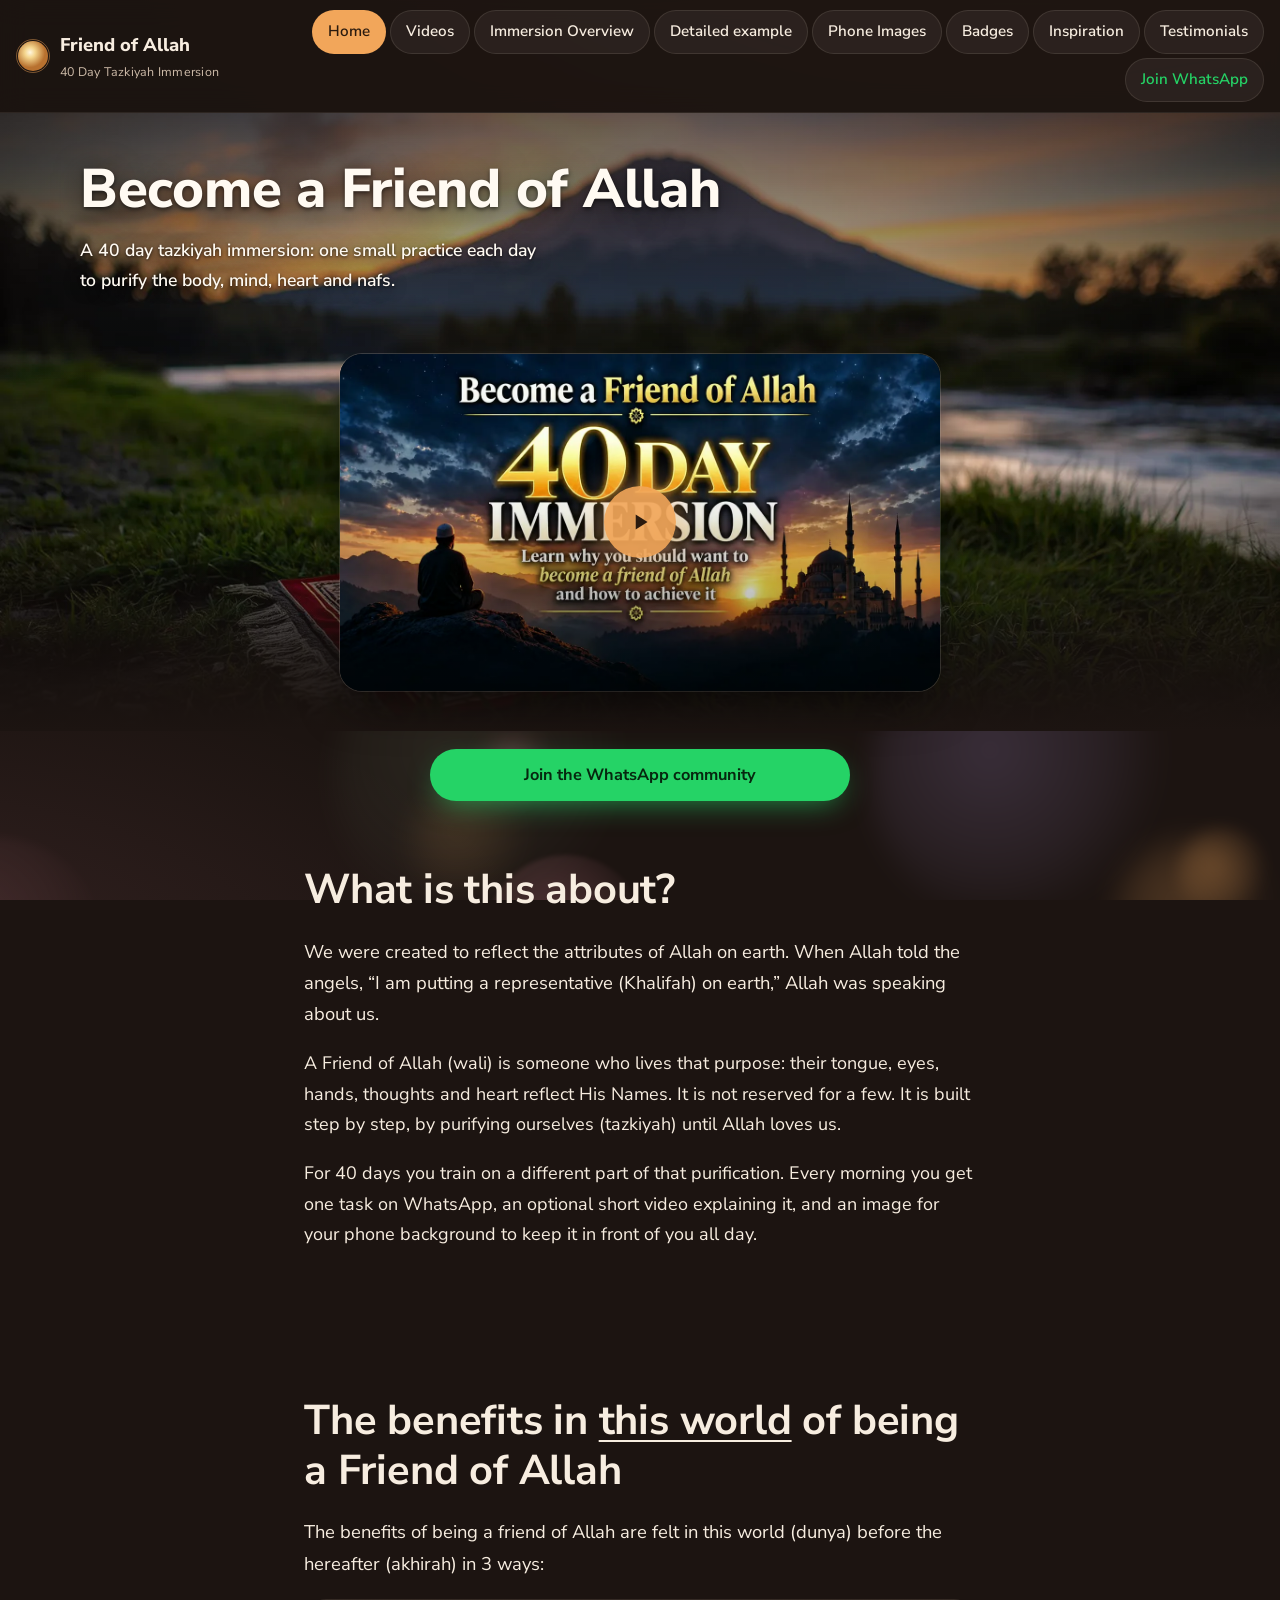
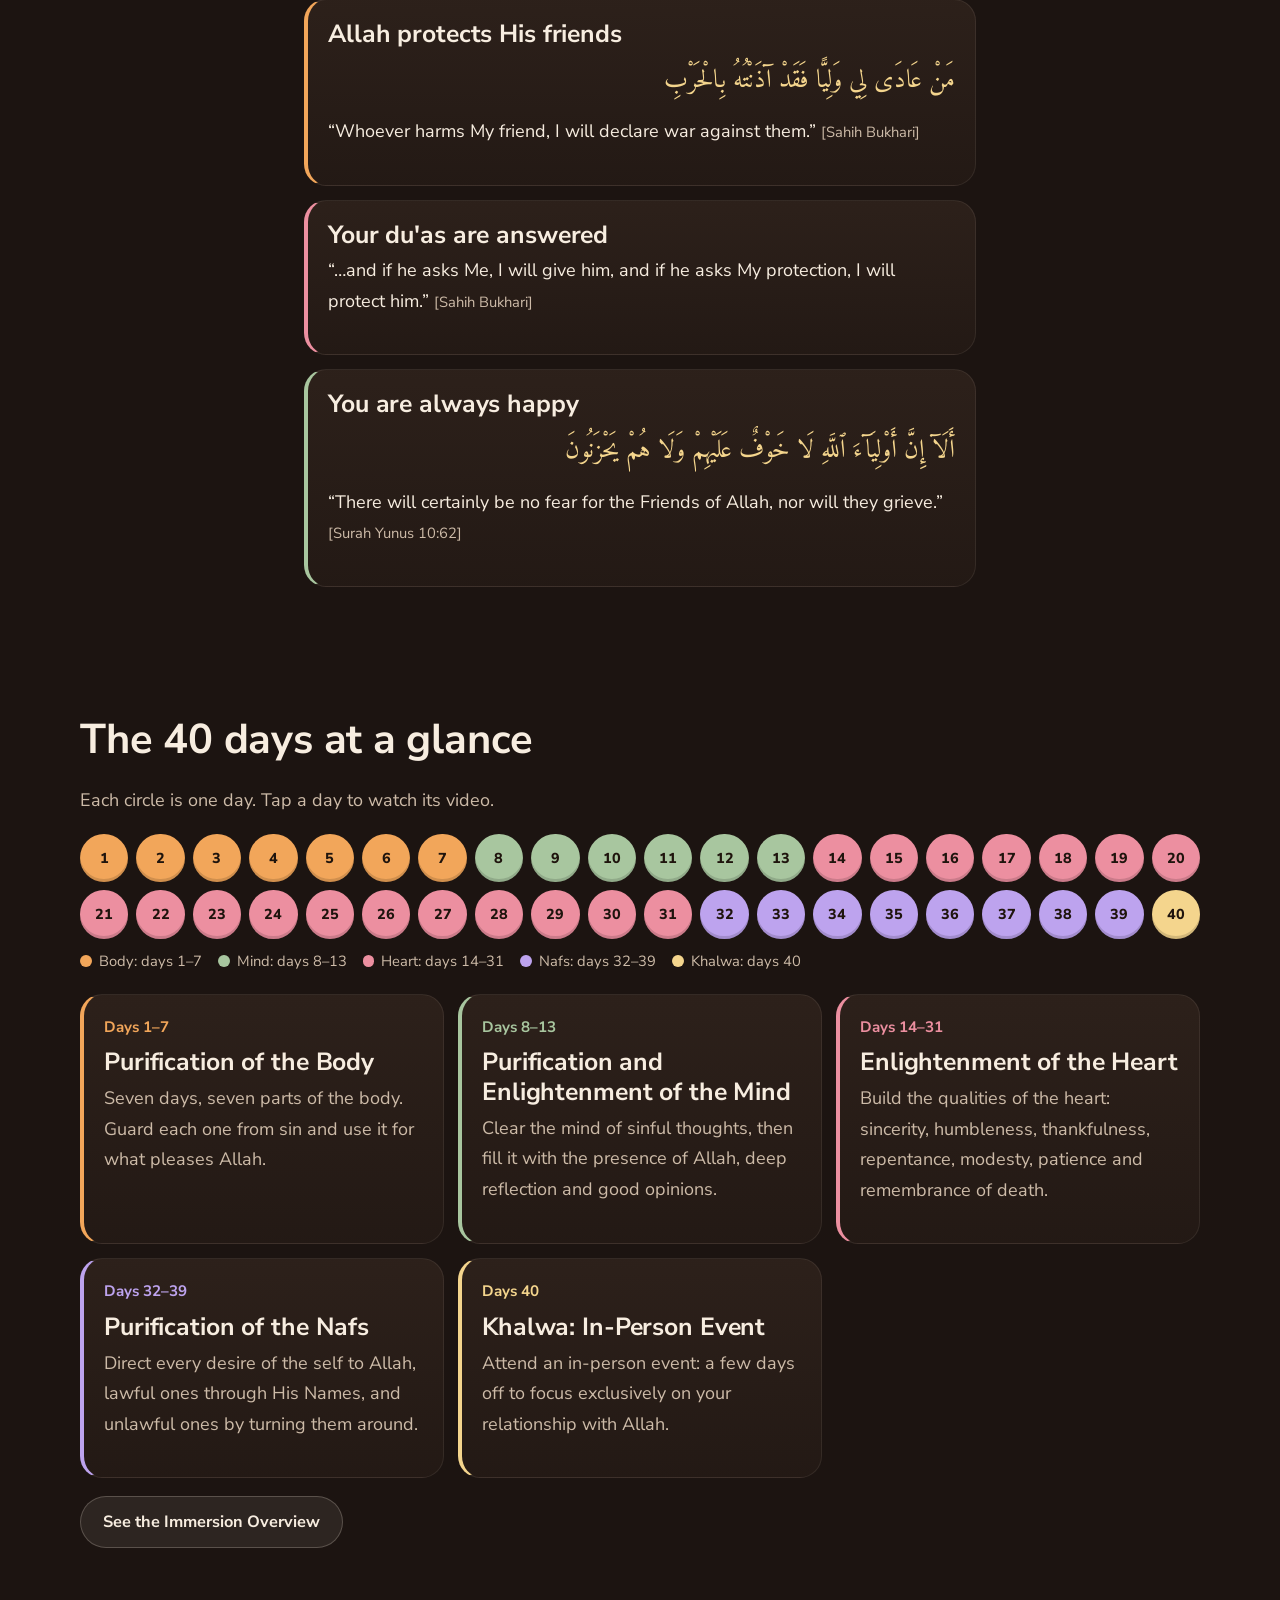
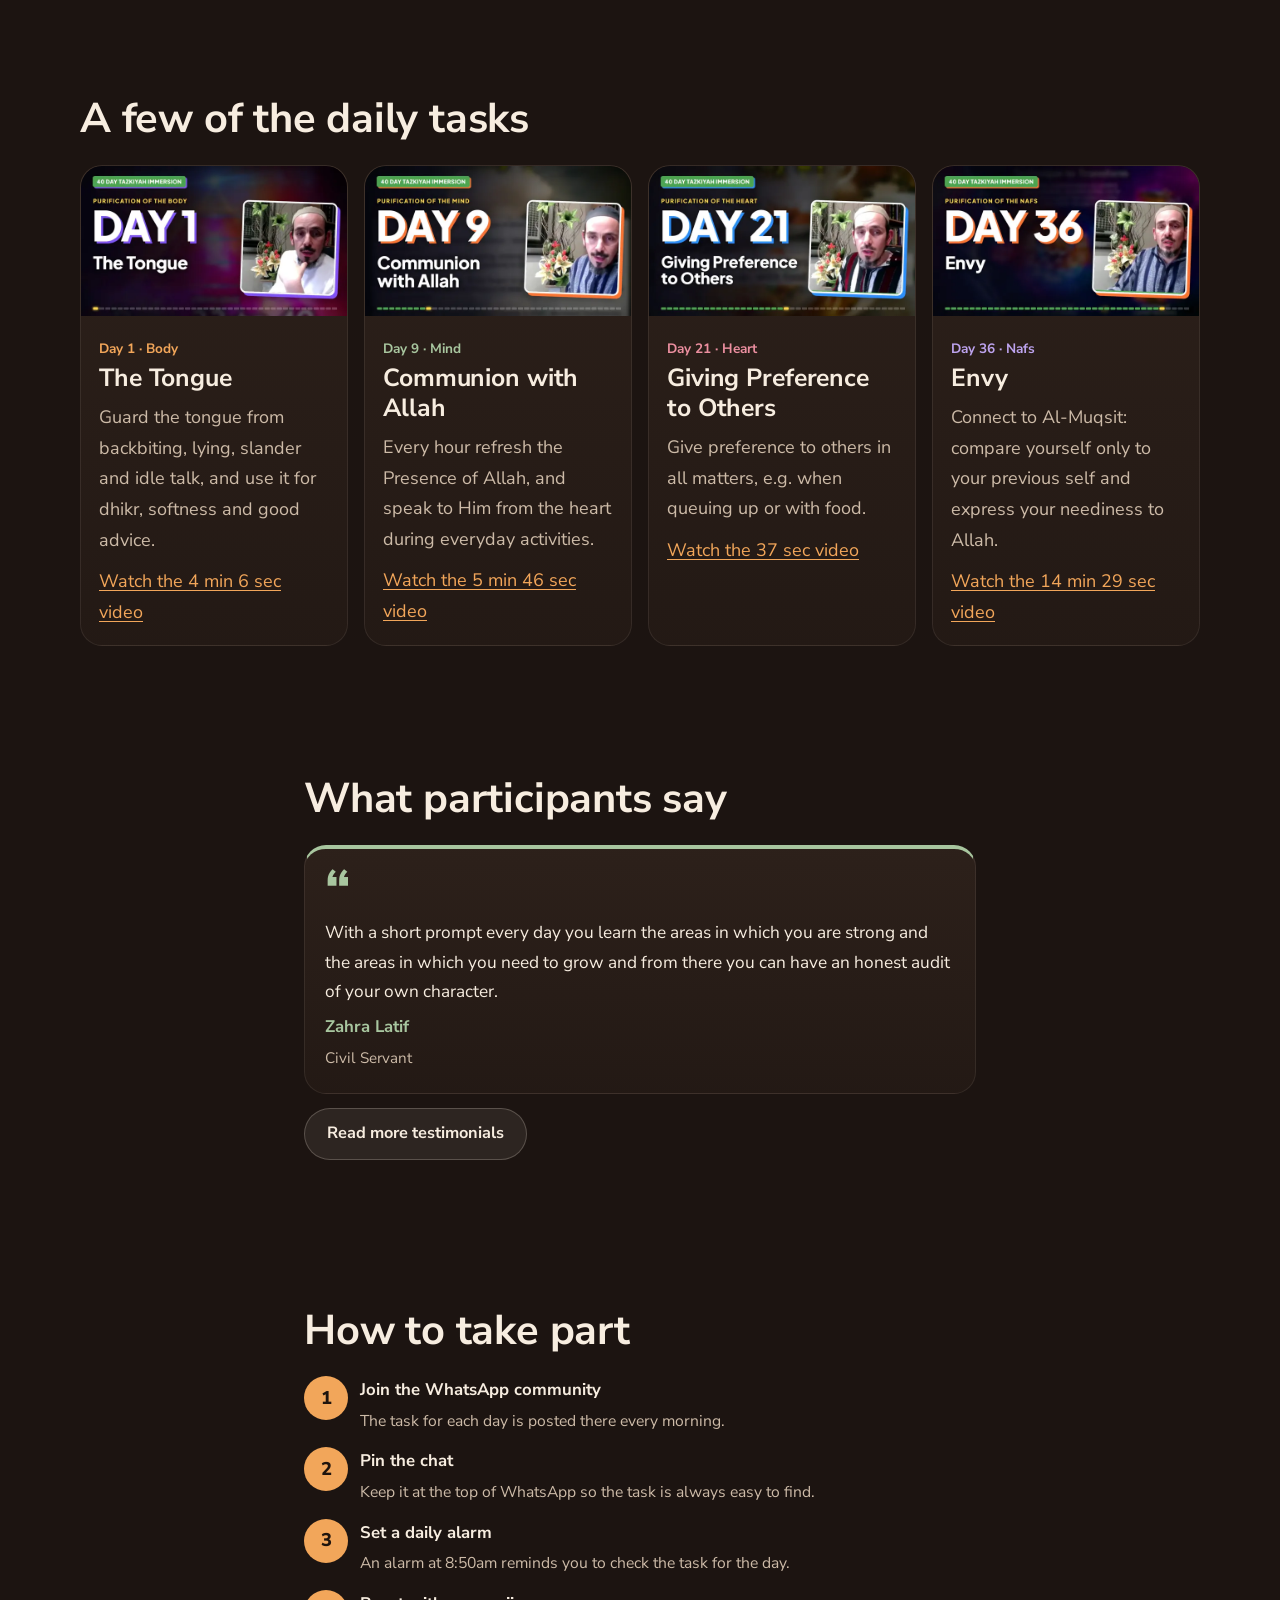
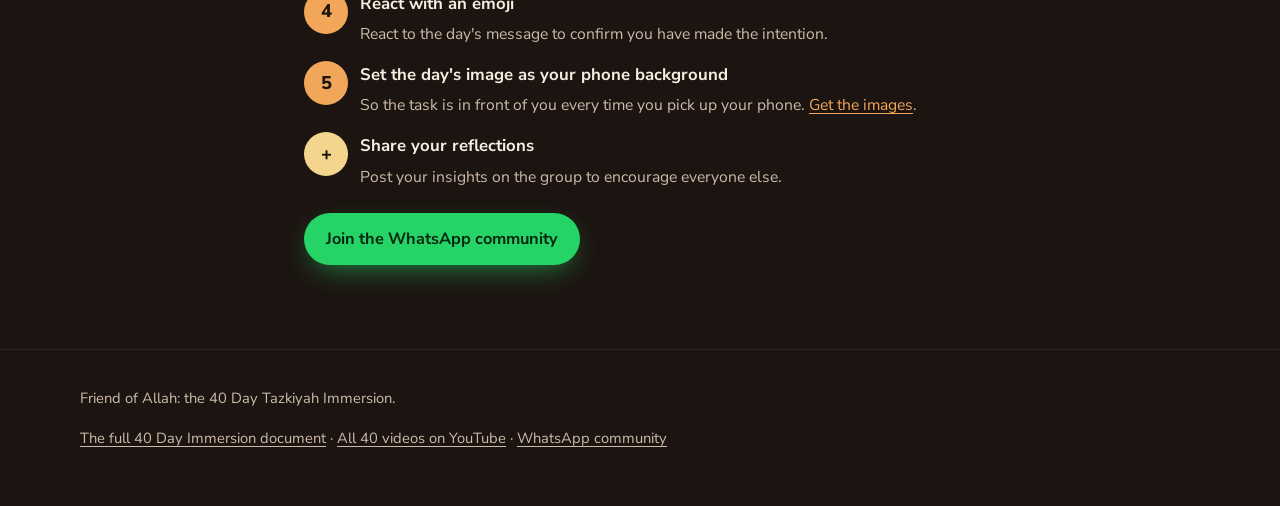
==== commit 7ad79084: "Update website" ====
--- a/index.html
+++ b/index.html
@@ -16,7 +16,7 @@
 <link rel="preconnect" href="https://fonts.googleapis.com">
 <link rel="preconnect" href="https://fonts.gstatic.com" crossorigin>
 <link href="https://fonts.googleapis.com/css2?family=Amiri:wght@400;700&family=Nunito+Sans:wght@400;600;700;800&display=swap" rel="stylesheet">
-<link rel="stylesheet" href="/css/site.css?v=657a13e4">
+<link rel="stylesheet" href="/css/site.css?v=dab0192f">
 </head>
 <body>
 <a class="skip" href="#main">Skip to content</a>
--- a/css/site.css
+++ b/css/site.css
@@ -648,3 +648,29 @@
 .iw-family { background: #ec8fa033; color: #f6b8c4; } .iw-work { background: #9db8ec33; color: #bcd0f5; } .iw-health { background: #a8c69f33; color: #c6dcbf; }
 .iw-money { background: #f4d58d33; color: #f4d58d; } .iw-community { background: #bda3ee33; color: #d4c4f5; } .iw-daily-life { background: #f2a65a33; color: #f6c08a; }
 .iw-heart { background: #7fd1c633; color: #a6e0d8; }
+
+/* /inspiration: each sheet also in Arabic, Urdu and Bangla */
+.it-langs { display: flex; flex-wrap: wrap; gap: 6px; margin: 6px 0 2px; }
+.it-langs a { display: inline-flex; align-items: center; min-height: 32px; padding: 0 12px; border-radius: 99px; border: 1px solid var(--dusk-3);
+  background: rgba(247,237,224,.06); color: var(--parchment); text-decoration: none; font-size: .95rem; }
+.it-langs a:hover { border-color: var(--gold); }
+.it-langs a:lang(ar), .it-langs a { font-family: inherit; }
+.insp-sheets li { padding-bottom: 6px; }
+.insp-task .it-langs { margin-top: 2px; }
+.it-langs { gap: 5px; flex-wrap: nowrap; }
+.it-langs a { padding: 0 9px; font-size: .86rem; min-height: 34px; white-space: nowrap; }
+@media (max-width: 21rem) { .it-langs { flex-wrap: wrap; } }
+.insp-top + .insp-quote { margin-top: 6px; margin-bottom: 4px; }
+
+/* /inspiration: no stage labels or "This badge" line under the translation; the sheets are their own section after the 5 ways (user, 28 Nov 2026) */
+.insp-card .insp-chips, .insp-card .insp-group { display: none !important; }
+.insp-sheets-sec { margin-top: 26px; padding-top: 18px; border-top: 2px solid color-mix(in srgb, var(--gold) 40%, transparent); }
+.insp-sheets-sec .isec-h { font-size: 1.35rem; margin: 0 0 4px; color: var(--parchment); }
+.insp-sheets-sec .isec-sub { margin: 0 0 12px; color: var(--mist); font-size: .95rem; }
+.insp-sheets-sec > .insp-sec:first-of-type { margin-top: 0; }
+.insp-top + .insp-quote { margin-top: 22px; }   /* a little more space before the ayah or hadith (user, 28 Nov 2026) */
+
+/* /inspiration: the sheets section goes straight to "What to do, as written in the sheets" (user, 28 Nov 2026);
+   each task box keeps its own sheet link and language buttons */
+.insp-sheets-sec .isec-h, .insp-sheets-sec .isec-sub, .insp-sheets-sec > .insp-sec { display: none; }
+.insp-sheets-sec .insp-tasks-h { margin-top: 0; font-size: 1.3rem; }
